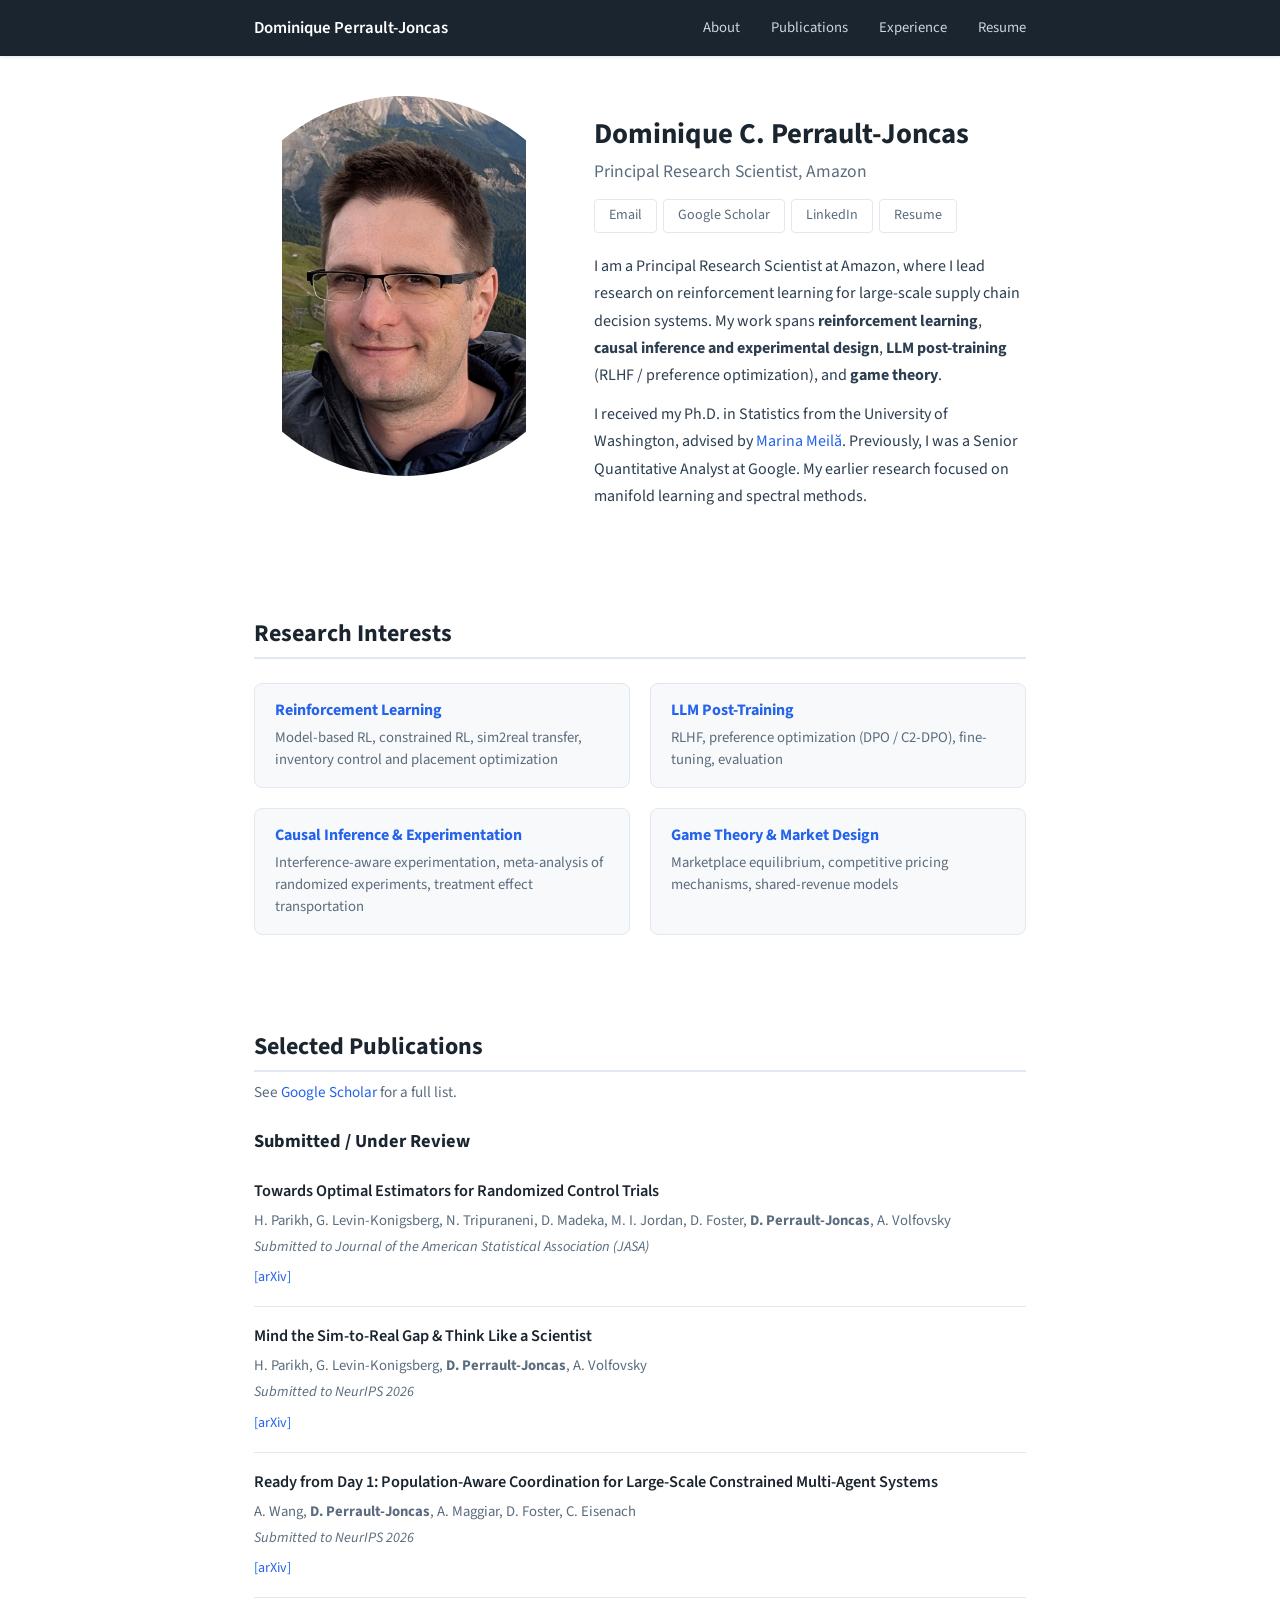
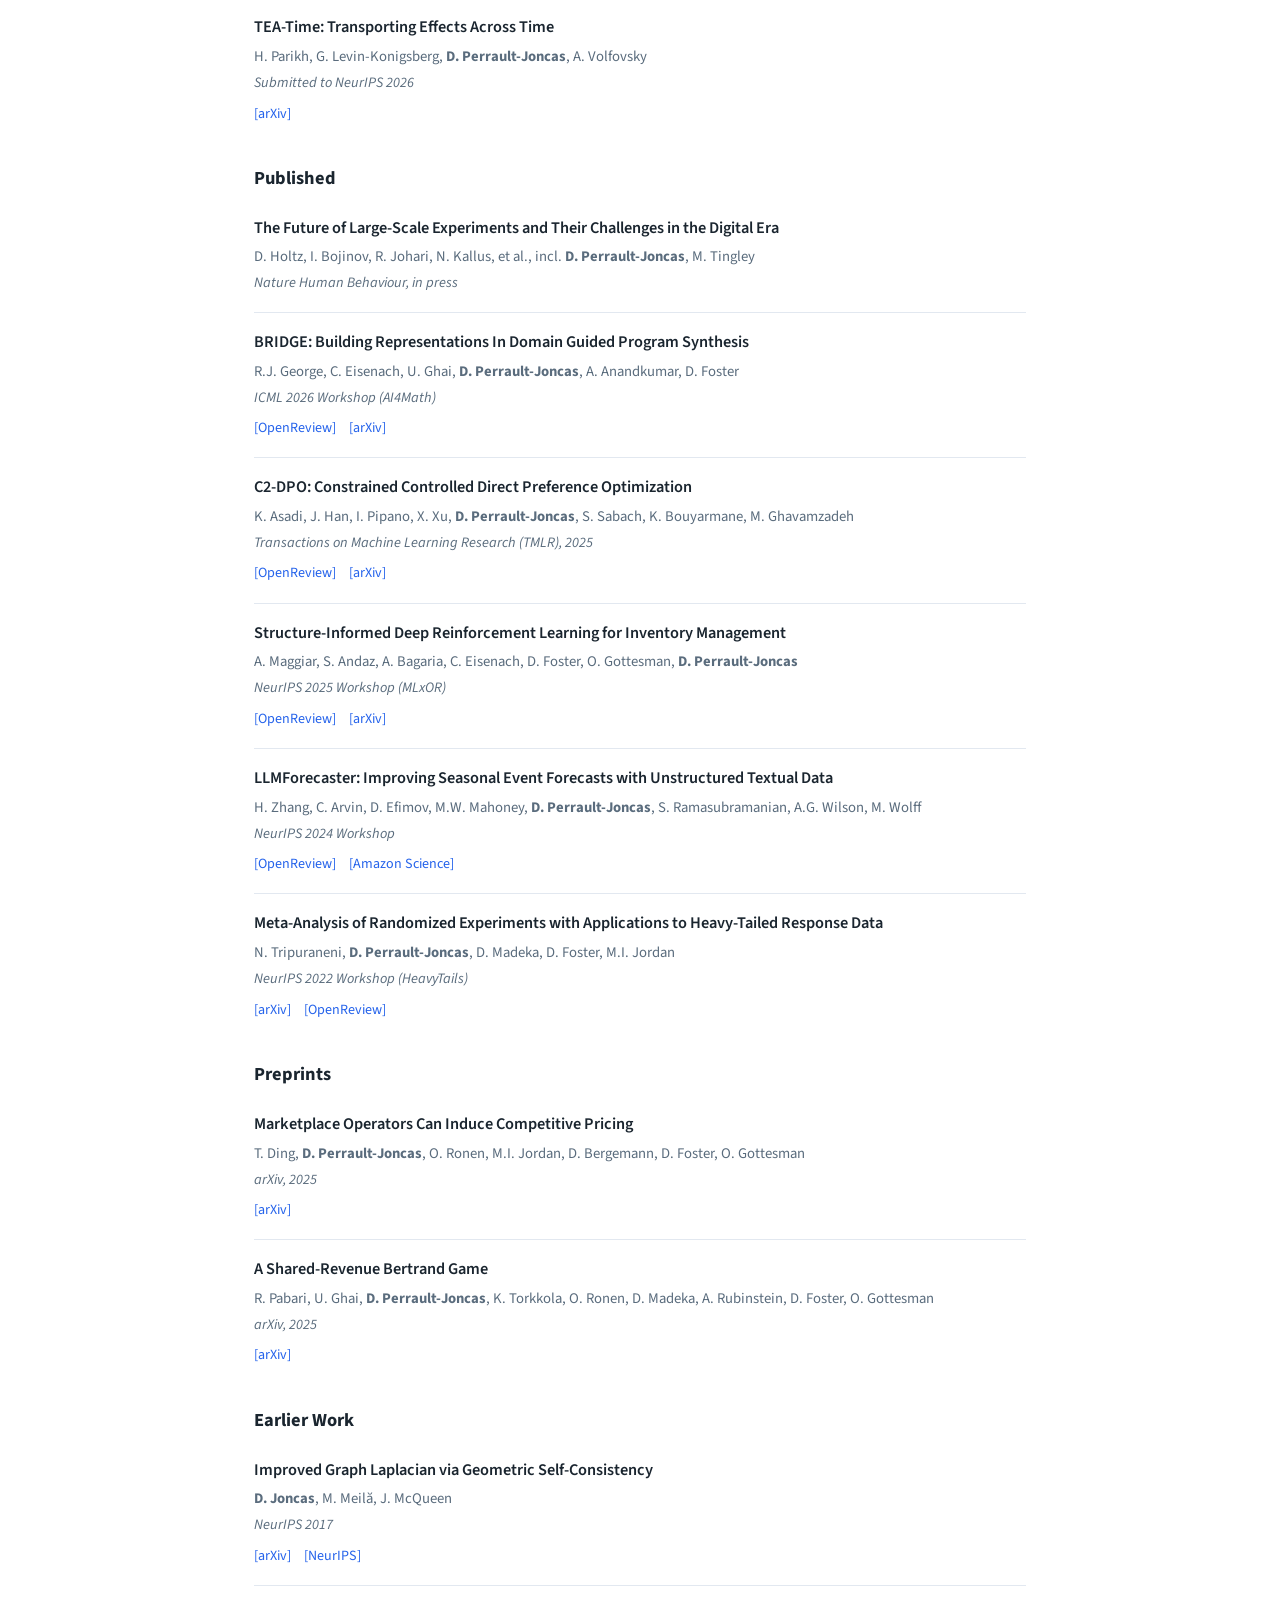
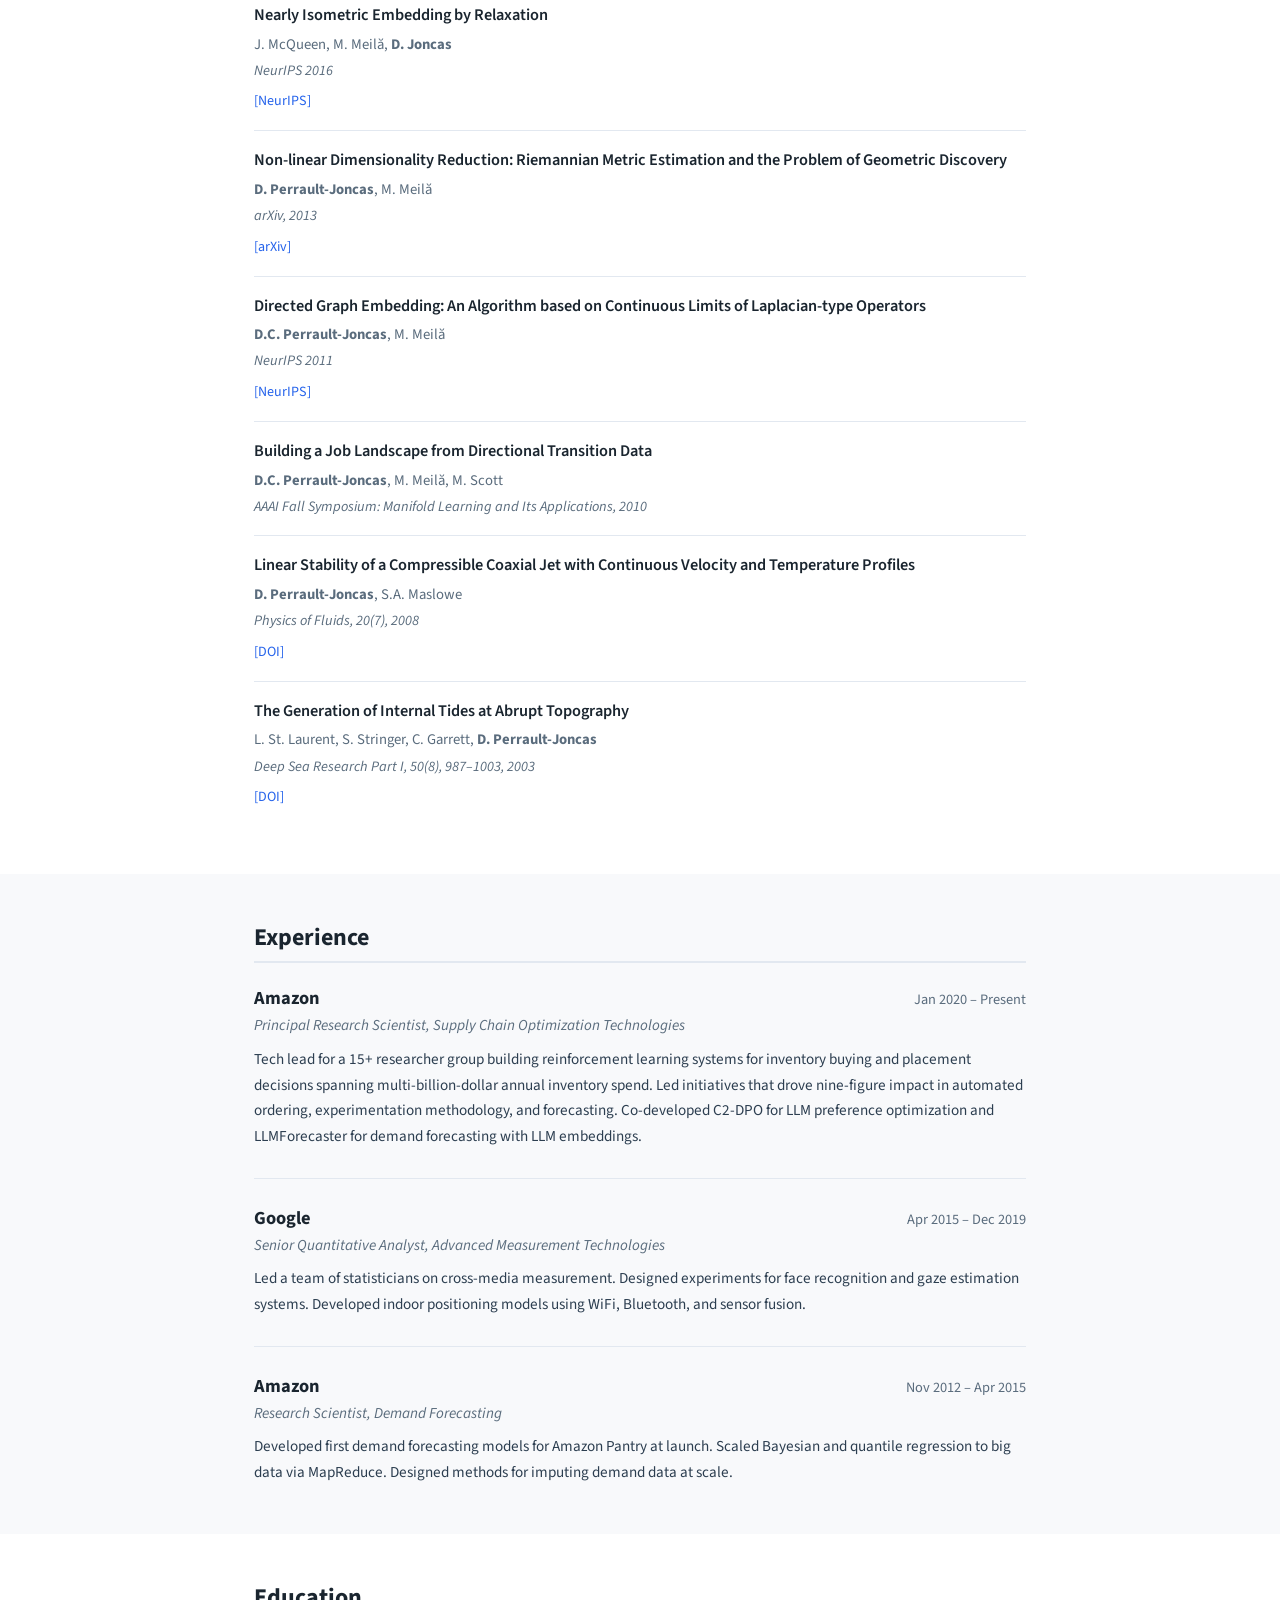
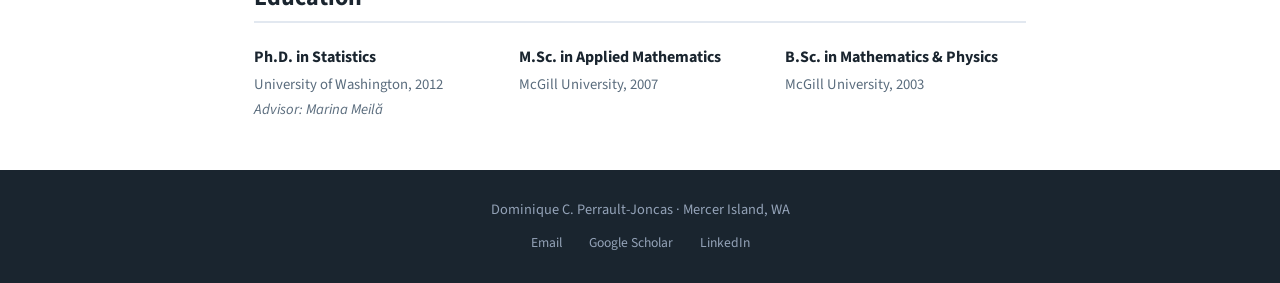
==== index.html @ f1699616 "Add the NHB Perspective (in press) and refresh the resume PDF Listed without a PDF link deliberately" ====
<!DOCTYPE html>
<html lang="en">
<head>
  <meta charset="UTF-8">
  <meta name="viewport" content="width=device-width, initial-scale=1.0">
  <meta name="description" content="Dominique C. Perrault-Joncas — Principal Research Scientist at Amazon. Research in reinforcement learning, causal inference, LLM post-training, and game theory. Ph.D. in Statistics, University of Washington.">
  <meta name="robots" content="index, follow">
  <link rel="canonical" href="https://dcpjoncas.github.io/">
  <title>Dominique C. Perrault-Joncas</title>
  <link rel="stylesheet" href="style.css">
  <link rel="preconnect" href="https://fonts.googleapis.com">
  <link rel="preconnect" href="https://fonts.gstatic.com" crossorigin>
  <link href="https://fonts.googleapis.com/css2?family=Source+Sans+3:ital,wght@0,300;0,400;0,600;0,700;1,400&display=swap" rel="stylesheet">
</head>
<body>

<!-- Navigation -->
<nav>
  <div class="nav-container">
    <a href="#" class="nav-name">Dominique Perrault-Joncas</a>
    <div class="nav-links">
      <a href="#about">About</a>
      <a href="#publications">Publications</a>
      <a href="#experience">Experience</a>
      <a href="Resume2026.pdf" target="_blank">Resume</a>
    </div>
  </div>
</nav>

<!-- Hero / About -->
<section id="about" class="hero">
  <div class="container hero-grid">
    <div class="hero-photo">
      <img src="photo.jpg" alt="Dominique C. Perrault-Joncas">
    </div>
    <div class="hero-text">
      <h1>Dominique C. Perrault-Joncas</h1>
      <p class="subtitle">Principal Research Scientist, Amazon</p>

      <div class="social-links">
        <a href="mailto:dcpjoncas@gmail.com" title="Email">Email</a>
        <a href="https://scholar.google.com/citations?user=rhAsq2EAAAAJ&hl=en" target="_blank" title="Google Scholar">Google Scholar</a>

        <a href="https://www.linkedin.com/in/dcpjoncas/" target="_blank" title="LinkedIn">LinkedIn</a>
        <a href="Resume2026.pdf" target="_blank" title="Resume">Resume</a>
      </div>

      <p>
        I am a Principal Research Scientist at Amazon, where I lead research on reinforcement learning
        for large-scale supply chain decision systems. My work spans <strong>reinforcement learning</strong>,
        <strong>causal inference and experimental design</strong>, <strong>LLM post-training</strong> (RLHF / preference optimization),
        and <strong>game theory</strong>.
      </p>
      <p>
        I received my Ph.D. in Statistics from the University of Washington, advised by
        <a href="https://sites.stat.washington.edu/mmp/" target="_blank">Marina Meil&#259;</a>.
        Previously, I was a Senior Quantitative Analyst at Google. My earlier research focused on
        manifold learning and spectral methods.
      </p>
    </div>
  </div>
</section>

<!-- Research Interests -->
<section id="research" class="section">
  <div class="container">
    <h2>Research Interests</h2>
    <div class="interests-grid">
      <div class="interest">
        <h3>Reinforcement Learning</h3>
        <p>Model-based RL, constrained RL, sim2real transfer, inventory control and placement optimization</p>
      </div>
      <div class="interest">
        <h3>LLM Post-Training</h3>
        <p>RLHF, preference optimization (DPO / C2-DPO), fine-tuning, evaluation</p>
      </div>
      <div class="interest">
        <h3>Causal Inference &amp; Experimentation</h3>
        <p>Interference-aware experimentation, meta-analysis of randomized experiments, treatment effect transportation</p>
      </div>
      <div class="interest">
        <h3>Game Theory &amp; Market Design</h3>
        <p>Marketplace equilibrium, competitive pricing mechanisms, shared-revenue models</p>
      </div>
    </div>
  </div>
</section>


<!-- Publications -->
<section id="publications" class="section">
  <div class="container">
    <h2>Selected Publications</h2>
    <p class="section-note">See <a href="https://scholar.google.com/citations?user=rhAsq2EAAAAJ&hl=en" target="_blank">Google Scholar</a> for a full list.</p>

    <h3>Submitted / Under Review</h3>
    <ol class="pub-list">

      <li class="pub">
        <span class="pub-title">Towards Optimal Estimators for Randomized Control Trials</span>
        <span class="pub-authors">H. Parikh, G. Levin-Konigsberg, N. Tripuraneni, D. Madeka, M. I. Jordan, D. Foster, <strong>D. Perrault-Joncas</strong>, A. Volfovsky</span>
        <span class="pub-venue">Submitted to Journal of the American Statistical Association (JASA)</span>
        <span class="pub-links">
          <a href="https://arxiv.org/abs/2607.23254" target="_blank">[arXiv]</a>
        </span>
      </li>

      <li class="pub">
        <span class="pub-title">Mind the Sim-to-Real Gap &amp; Think Like a Scientist</span>
        <span class="pub-authors">H. Parikh, G. Levin-Konigsberg, <strong>D. Perrault-Joncas</strong>, A. Volfovsky</span>
        <span class="pub-venue">Submitted to NeurIPS 2026</span>
        <span class="pub-links">
          <a href="https://arxiv.org/abs/2605.21458" target="_blank">[arXiv]</a>
        </span>
      </li>

      <li class="pub">
        <span class="pub-title">Ready from Day 1: Population-Aware Coordination for Large-Scale Constrained Multi-Agent Systems</span>
        <span class="pub-authors">A. Wang, <strong>D. Perrault-Joncas</strong>, A. Maggiar, D. Foster, C. Eisenach</span>
        <span class="pub-venue">Submitted to NeurIPS 2026</span>
        <span class="pub-links">
          <a href="https://arxiv.org/abs/2605.13900" target="_blank">[arXiv]</a>
        </span>
      </li>

      <li class="pub">
        <span class="pub-title">TEA-Time: Transporting Effects Across Time</span>
        <span class="pub-authors">H. Parikh, G. Levin-Konigsberg, <strong>D. Perrault-Joncas</strong>, A. Volfovsky</span>
        <span class="pub-venue">Submitted to NeurIPS 2026</span>
        <span class="pub-links">
          <a href="https://arxiv.org/abs/2603.07018" target="_blank">[arXiv]</a>
        </span>
      </li>

    </ol>

    <h3>Published</h3>
    <ol class="pub-list" reversed>

      <li class="pub">
        <span class="pub-title">The Future of Large-Scale Experiments and Their Challenges in the Digital Era</span>
        <span class="pub-authors">D. Holtz, I. Bojinov, R. Johari, N. Kallus, et al., incl. <strong>D. Perrault-Joncas</strong>, M. Tingley</span>
        <span class="pub-venue">Nature Human Behaviour, in press</span>
      </li>

      <li class="pub">
        <span class="pub-title">BRIDGE: Building Representations In Domain Guided Program Synthesis</span>
        <span class="pub-authors">R.J. George, C. Eisenach, U. Ghai, <strong>D. Perrault-Joncas</strong>, A. Anandkumar, D. Foster</span>
        <span class="pub-venue">ICML 2026 Workshop (AI4Math)</span>
        <span class="pub-links">
          <a href="https://openreview.net/forum?id=vn8d5m64Cm" target="_blank">[OpenReview]</a>
          <a href="https://arxiv.org/abs/2511.21104" target="_blank">[arXiv]</a>
        </span>
      </li>

      <li class="pub">
        <span class="pub-title">C2-DPO: Constrained Controlled Direct Preference Optimization</span>
        <span class="pub-authors">K. Asadi, J. Han, I. Pipano, X. Xu, <strong>D. Perrault-Joncas</strong>, S. Sabach, K. Bouyarmane, M. Ghavamzadeh</span>
        <span class="pub-venue">Transactions on Machine Learning Research (TMLR), 2025</span>
        <span class="pub-links">
          <a href="https://openreview.net/forum?id=7h5Ho9t5NL" target="_blank">[OpenReview]</a>
          <a href="https://arxiv.org/abs/2502.17507" target="_blank">[arXiv]</a>
        </span>
      </li>

      <li class="pub">
        <span class="pub-title">Structure-Informed Deep Reinforcement Learning for Inventory Management</span>
        <span class="pub-authors">A. Maggiar, S. Andaz, A. Bagaria, C. Eisenach, D. Foster, O. Gottesman, <strong>D. Perrault-Joncas</strong></span>
        <span class="pub-venue">NeurIPS 2025 Workshop (MLxOR)</span>
        <span class="pub-links">
          <a href="https://openreview.net/forum?id=asKybwTGUt" target="_blank">[OpenReview]</a>
          <a href="https://arxiv.org/abs/2507.22040" target="_blank">[arXiv]</a>
        </span>
      </li>

      <li class="pub">
        <span class="pub-title">LLMForecaster: Improving Seasonal Event Forecasts with Unstructured Textual Data</span>
        <span class="pub-authors">H. Zhang, C. Arvin, D. Efimov, M.W. Mahoney, <strong>D. Perrault-Joncas</strong>, S. Ramasubramanian, A.G. Wilson, M. Wolff</span>
        <span class="pub-venue">NeurIPS 2024 Workshop</span>
        <span class="pub-links">
          <a href="https://openreview.net/forum?id=ABHcRjZegi" target="_blank">[OpenReview]</a>
          <a href="https://www.amazon.science/publications/llmforecaster-improving-seasonal-event-forecasts-with-unstructured-textual-data" target="_blank">[Amazon Science]</a>
        </span>
      </li>

      <li class="pub">
        <span class="pub-title">Meta-Analysis of Randomized Experiments with Applications to Heavy-Tailed Response Data</span>
        <span class="pub-authors">N. Tripuraneni, <strong>D. Perrault-Joncas</strong>, D. Madeka, D. Foster, M.I. Jordan</span>
        <span class="pub-venue">NeurIPS 2022 Workshop (HeavyTails)</span>
        <span class="pub-links">
          <a href="https://arxiv.org/abs/2112.07602" target="_blank">[arXiv]</a>
          <a href="https://openreview.net/forum?id=rWptAXSkIC" target="_blank">[OpenReview]</a>
        </span>
      </li>

    </ol>

    <h3>Preprints</h3>
    <ol class="pub-list">

      <li class="pub">
        <span class="pub-title">Marketplace Operators Can Induce Competitive Pricing</span>
        <span class="pub-authors">T. Ding, <strong>D. Perrault-Joncas</strong>, O. Ronen, M.I. Jordan, D. Bergemann, D. Foster, O. Gottesman</span>
        <span class="pub-venue">arXiv, 2025</span>
        <span class="pub-links">
          <a href="https://arxiv.org/abs/2503.06582" target="_blank">[arXiv]</a>
        </span>
      </li>

      <li class="pub">
        <span class="pub-title">A Shared-Revenue Bertrand Game</span>
        <span class="pub-authors">R. Pabari, U. Ghai, <strong>D. Perrault-Joncas</strong>, K. Torkkola, O. Ronen, D. Madeka, A. Rubinstein, D. Foster, O. Gottesman</span>
        <span class="pub-venue">arXiv, 2025</span>
        <span class="pub-links">
          <a href="https://arxiv.org/abs/2502.07952" target="_blank">[arXiv]</a>
        </span>
      </li>

    </ol>

    <h3>Earlier Work</h3>
    <ol class="pub-list" reversed>

      <li class="pub">
        <span class="pub-title">Improved Graph Laplacian via Geometric Self-Consistency</span>
        <span class="pub-authors"><strong>D. Joncas</strong>, M. Meil&#259;, J. McQueen</span>
        <span class="pub-venue">NeurIPS 2017</span>
        <span class="pub-links">
          <a href="https://arxiv.org/abs/1406.0118" target="_blank">[arXiv]</a>
          <a href="https://proceedings.neurips.cc/paper/2017/hash/2d2ca7eedf739ef4c3800713ec482e1a-Abstract.html" target="_blank">[NeurIPS]</a>
        </span>
      </li>

      <li class="pub">
        <span class="pub-title">Nearly Isometric Embedding by Relaxation</span>
        <span class="pub-authors">J. McQueen, M. Meil&#259;, <strong>D. Joncas</strong></span>
        <span class="pub-venue">NeurIPS 2016</span>
        <span class="pub-links">
          <a href="https://proceedings.neurips.cc/paper/2016/hash/ea8fcd92d59581717e06eb187f10666d-Abstract.html" target="_blank">[NeurIPS]</a>
        </span>
      </li>

      <li class="pub">
        <span class="pub-title">Non-linear Dimensionality Reduction: Riemannian Metric Estimation and the Problem of Geometric Discovery</span>
        <span class="pub-authors"><strong>D. Perrault-Joncas</strong>, M. Meil&#259;</span>
        <span class="pub-venue">arXiv, 2013</span>
        <span class="pub-links">
          <a href="https://arxiv.org/abs/1305.7255" target="_blank">[arXiv]</a>
        </span>
      </li>

      <li class="pub">
        <span class="pub-title">Directed Graph Embedding: An Algorithm based on Continuous Limits of Laplacian-type Operators</span>
        <span class="pub-authors"><strong>D.C. Perrault-Joncas</strong>, M. Meil&#259;</span>
        <span class="pub-venue">NeurIPS 2011</span>
        <span class="pub-links">
          <a href="https://proceedings.neurips.cc/paper/2011/hash/2987d03b2d2b05e1de4c3656eea1aff4-Abstract.html" target="_blank">[NeurIPS]</a>
        </span>
      </li>

      <li class="pub">
        <span class="pub-title">Building a Job Landscape from Directional Transition Data</span>
        <span class="pub-authors"><strong>D.C. Perrault-Joncas</strong>, M. Meil&#259;, M. Scott</span>
        <span class="pub-venue">AAAI Fall Symposium: Manifold Learning and Its Applications, 2010</span>
      </li>

      <li class="pub">
        <span class="pub-title">Linear Stability of a Compressible Coaxial Jet with Continuous Velocity and Temperature Profiles</span>
        <span class="pub-authors"><strong>D. Perrault-Joncas</strong>, S.A. Maslowe</span>
        <span class="pub-venue">Physics of Fluids, 20(7), 2008</span>
        <span class="pub-links">
          <a href="https://doi.org/10.1063/1.2946443" target="_blank">[DOI]</a>
        </span>
      </li>

      <li class="pub">
        <span class="pub-title">The Generation of Internal Tides at Abrupt Topography</span>
        <span class="pub-authors">L. St. Laurent, S. Stringer, C. Garrett, <strong>D. Perrault-Joncas</strong></span>
        <span class="pub-venue">Deep Sea Research Part I, 50(8), 987&ndash;1003, 2003</span>
        <span class="pub-links">
          <a href="https://doi.org/10.1016/s0967-0637(03)00096-7" target="_blank">[DOI]</a>
        </span>
      </li>

    </ol>
  </div>
</section>

<!-- Experience -->
<section id="experience" class="section alt-bg">
  <div class="container">
    <h2>Experience</h2>

    <div class="exp-item">
      <div class="exp-header">
        <h3>Amazon</h3>
        <span class="exp-date">Jan 2020 &ndash; Present</span>
      </div>
      <p class="exp-role">Principal Research Scientist, Supply Chain Optimization Technologies</p>
      <p>
        Tech lead for a 15+ researcher group building reinforcement learning systems for inventory
        buying and placement decisions spanning multi-billion-dollar annual inventory spend. Led initiatives
        that drove nine-figure impact in automated ordering, experimentation methodology, and forecasting.
        Co-developed C2-DPO for LLM preference optimization and LLMForecaster for demand forecasting with LLM embeddings.
      </p>
    </div>

    <div class="exp-item">
      <div class="exp-header">
        <h3>Google</h3>
        <span class="exp-date">Apr 2015 &ndash; Dec 2019</span>
      </div>
      <p class="exp-role">Senior Quantitative Analyst, Advanced Measurement Technologies</p>
      <p>
        Led a team of statisticians on cross-media measurement. Designed experiments for face recognition
        and gaze estimation systems. Developed indoor positioning models using WiFi, Bluetooth, and sensor fusion.
      </p>
    </div>

    <div class="exp-item">
      <div class="exp-header">
        <h3>Amazon</h3>
        <span class="exp-date">Nov 2012 &ndash; Apr 2015</span>
      </div>
      <p class="exp-role">Research Scientist, Demand Forecasting</p>
      <p>
        Developed first demand forecasting models for Amazon Pantry at launch. Scaled Bayesian and quantile
        regression to big data via MapReduce. Designed methods for imputing demand data at scale.
      </p>
    </div>
  </div>
</section>

<!-- Education -->
<section id="education" class="section">
  <div class="container">
    <h2>Education</h2>
    <div class="edu-grid">
      <div class="edu-item">
        <h3>Ph.D. in Statistics</h3>
        <p>University of Washington, 2012</p>
        <p class="edu-detail">Advisor: Marina Meil&#259;</p>
      </div>
      <div class="edu-item">
        <h3>M.Sc. in Applied Mathematics</h3>
        <p>McGill University, 2007</p>
      </div>
      <div class="edu-item">
        <h3>B.Sc. in Mathematics &amp; Physics</h3>
        <p>McGill University, 2003</p>
      </div>
    </div>
  </div>
</section>

<!-- Footer -->
<footer>
  <div class="container">
    <p>Dominique C. Perrault-Joncas &middot; Mercer Island, WA</p>
    <div class="footer-links">
      <a href="mailto:dcpjoncas@gmail.com">Email</a>
      <a href="https://scholar.google.com/citations?user=rhAsq2EAAAAJ&hl=en" target="_blank">Google Scholar</a>

      <a href="https://www.linkedin.com/in/dcpjoncas/" target="_blank">LinkedIn</a>
    </div>
  </div>
</footer>

</body>
</html>
---- style.css ----
/* ===== Reset & Base ===== */
*, *::before, *::after {
  box-sizing: border-box;
  margin: 0;
  padding: 0;
}

:root {
  --color-text: #2c3e50;
  --color-text-light: #5a6c7d;
  --color-heading: #1a252f;
  --color-accent: #2563eb;
  --color-accent-hover: #1d4ed8;
  --color-bg: #ffffff;
  --color-bg-alt: #f8f9fb;
  --color-border: #e2e8f0;
  --color-nav: #1a252f;
  --max-width: 820px;
  --font-main: 'Source Sans 3', -apple-system, BlinkMacSystemFont, 'Segoe UI', sans-serif;
}

html {
  scroll-behavior: smooth;
}

body {
  font-family: var(--font-main);
  font-size: 16px;
  line-height: 1.7;
  color: var(--color-text);
  background: var(--color-bg);
}

a {
  color: var(--color-accent);
  text-decoration: none;
}
a:hover {
  color: var(--color-accent-hover);
  text-decoration: underline;
}

h1, h2, h3 {
  color: var(--color-heading);
  line-height: 1.3;
}

.container {
  max-width: var(--max-width);
  margin: 0 auto;
  padding: 0 24px;
}

/* ===== Navigation ===== */
nav {
  background: var(--color-nav);
  position: sticky;
  top: 0;
  z-index: 100;
  box-shadow: 0 1px 3px rgba(0,0,0,0.1);
}

.nav-container {
  max-width: var(--max-width);
  margin: 0 auto;
  padding: 0 24px;
  display: flex;
  justify-content: space-between;
  align-items: center;
  height: 56px;
}

.nav-name {
  color: #ffffff;
  font-weight: 600;
  font-size: 1.05rem;
  text-decoration: none;
}
.nav-name:hover {
  color: #e2e8f0;
  text-decoration: none;
}

.nav-links a {
  color: #cbd5e1;
  font-size: 0.92rem;
  margin-left: 28px;
  text-decoration: none;
  transition: color 0.2s;
}
.nav-links a:hover {
  color: #ffffff;
  text-decoration: none;
}

/* ===== Hero / About ===== */
.hero {
  padding: 60px 0 48px;
}

.hero-grid {
  display: grid;
  grid-template-columns: 300px 1fr;
  gap: 40px;
  align-items: start;
}

.hero-photo {
  width: 380px;
  height: 380px;
  margin-left: -40px;
  margin-top: -20px;
  border-radius: 50%;
  overflow: hidden;
  display: flex;
  align-items: center;
  justify-content: center;
}

.hero-photo img {
  width: 100%;
  height: 100%;
  object-fit: contain;
  display: block;
}

.hero-text h1 {
  font-size: 1.8rem;
  margin-bottom: 4px;
}

.subtitle {
  font-size: 1.1rem;
  color: var(--color-text-light);
  margin-bottom: 12px;
}

.social-links {
  margin-bottom: 20px;
  display: flex;
  flex-wrap: wrap;
  gap: 6px;
}

.social-links a {
  display: inline-block;
  padding: 4px 14px;
  border: 1px solid var(--color-border);
  border-radius: 4px;
  font-size: 0.88rem;
  color: var(--color-text-light);
  transition: all 0.2s;
}
.social-links a:hover {
  color: var(--color-accent);
  border-color: var(--color-accent);
  text-decoration: none;
}

.hero-text p {
  margin-bottom: 12px;
}

/* ===== Sections ===== */
.section {
  padding: 48px 0;
}

.alt-bg {
  background: var(--color-bg-alt);
}

.section h2 {
  font-size: 1.5rem;
  margin-bottom: 24px;
  padding-bottom: 8px;
  border-bottom: 2px solid var(--color-border);
}

.section h3 {
  font-size: 1.15rem;
  margin-top: 24px;
  margin-bottom: 8px;
}

.section-note {
  margin-top: -16px;
  margin-bottom: 24px;
  color: var(--color-text-light);
  font-size: 0.95rem;
}

/* ===== Research Interests ===== */
.interests-grid {
  display: grid;
  grid-template-columns: 1fr 1fr;
  gap: 20px;
}

.interest {
  padding: 16px 20px;
  background: var(--color-bg-alt);
  border-radius: 8px;
  border: 1px solid var(--color-border);
}

.interest h3 {
  font-size: 1rem;
  margin: 0 0 6px 0;
  color: var(--color-accent);
}

.interest p {
  font-size: 0.92rem;
  color: var(--color-text-light);
  margin: 0;
  line-height: 1.5;
}

/* ===== News ===== */
.news-list {
  list-style: none;
}

.news-list li {
  display: grid;
  grid-template-columns: 90px 1fr;
  gap: 12px;
  padding: 10px 0;
  border-bottom: 1px solid var(--color-border);
  font-size: 0.95rem;
}

.news-list li:last-child {
  border-bottom: none;
}

.date {
  font-weight: 600;
  color: var(--color-text-light);
  font-size: 0.88rem;
}

/* ===== Publications ===== */
.pub-list {
  list-style: none;
  counter-reset: pub-counter;
}

.pub-list li {
  counter-increment: pub-counter;
}

.pub {
  display: flex;
  flex-direction: column;
  padding: 16px 0;
  border-bottom: 1px solid var(--color-border);
}

.pub:last-child {
  border-bottom: none;
}

.pub-title {
  font-weight: 600;
  font-size: 1.02rem;
  color: var(--color-heading);
}

.pub-authors {
  font-size: 0.92rem;
  color: var(--color-text-light);
  margin-top: 2px;
}

.pub-venue {
  font-size: 0.9rem;
  font-style: italic;
  color: var(--color-text-light);
  margin-top: 2px;
}

.pub-links {
  margin-top: 4px;
}

.pub-links a {
  font-size: 0.88rem;
  margin-right: 10px;
}

.pub-list-simple {
  list-style: disc;
  padding-left: 20px;
  color: var(--color-text-light);
  font-size: 0.95rem;
}

.pub-list-simple li {
  margin-bottom: 4px;
}

/* ===== Experience ===== */
.exp-item {
  margin-bottom: 28px;
  padding-bottom: 28px;
  border-bottom: 1px solid var(--color-border);
}

.exp-item:last-child {
  border-bottom: none;
  margin-bottom: 0;
  padding-bottom: 0;
}

.exp-header {
  display: flex;
  justify-content: space-between;
  align-items: baseline;
}

.exp-header h3 {
  margin: 0;
  font-size: 1.15rem;
}

.exp-date {
  font-size: 0.9rem;
  color: var(--color-text-light);
  white-space: nowrap;
}

.exp-role {
  font-style: italic;
  color: var(--color-text-light);
  margin-bottom: 8px;
  font-size: 0.95rem;
}

.exp-item > p:last-child {
  font-size: 0.95rem;
}

/* ===== Education ===== */
.edu-grid {
  display: grid;
  grid-template-columns: 1fr 1fr 1fr;
  gap: 24px;
}

.edu-item h3 {
  font-size: 1rem;
  margin: 0 0 4px 0;
}

.edu-item p {
  font-size: 0.92rem;
  color: var(--color-text-light);
  margin: 0;
}

.edu-detail {
  font-style: italic;
}

/* ===== Footer ===== */
footer {
  background: var(--color-nav);
  color: #94a3b8;
  padding: 28px 0;
  text-align: center;
  font-size: 0.9rem;
}

.footer-links {
  margin-top: 8px;
}

.footer-links a {
  color: #94a3b8;
  margin: 0 12px;
  font-size: 0.85rem;
}
.footer-links a:hover {
  color: #e2e8f0;
  text-decoration: none;
}

/* ===== Responsive ===== */
@media (max-width: 700px) {
  .hero-grid {
    grid-template-columns: 1fr;
    text-align: center;
  }

  .hero-photo {
    display: flex;
    justify-content: center;
  }

  .hero-photo {
    width: 200px;
    height: 200px;
  }

  .hero-photo img {
    width: 100%;
    height: 100%;
  }

  .social-links {
    justify-content: center;
  }

  .interests-grid {
    grid-template-columns: 1fr;
  }

  .edu-grid {
    grid-template-columns: 1fr;
  }

  .exp-header {
    flex-direction: column;
  }

  .nav-container {
    flex-direction: column;
    height: auto;
    padding: 12px 24px;
    gap: 8px;
  }

  .nav-links a {
    margin-left: 16px;
  }

  .nav-links a:first-child {
    margin-left: 0;
  }
}

/* Hide News section (removed) */
#news { display: none !important; }
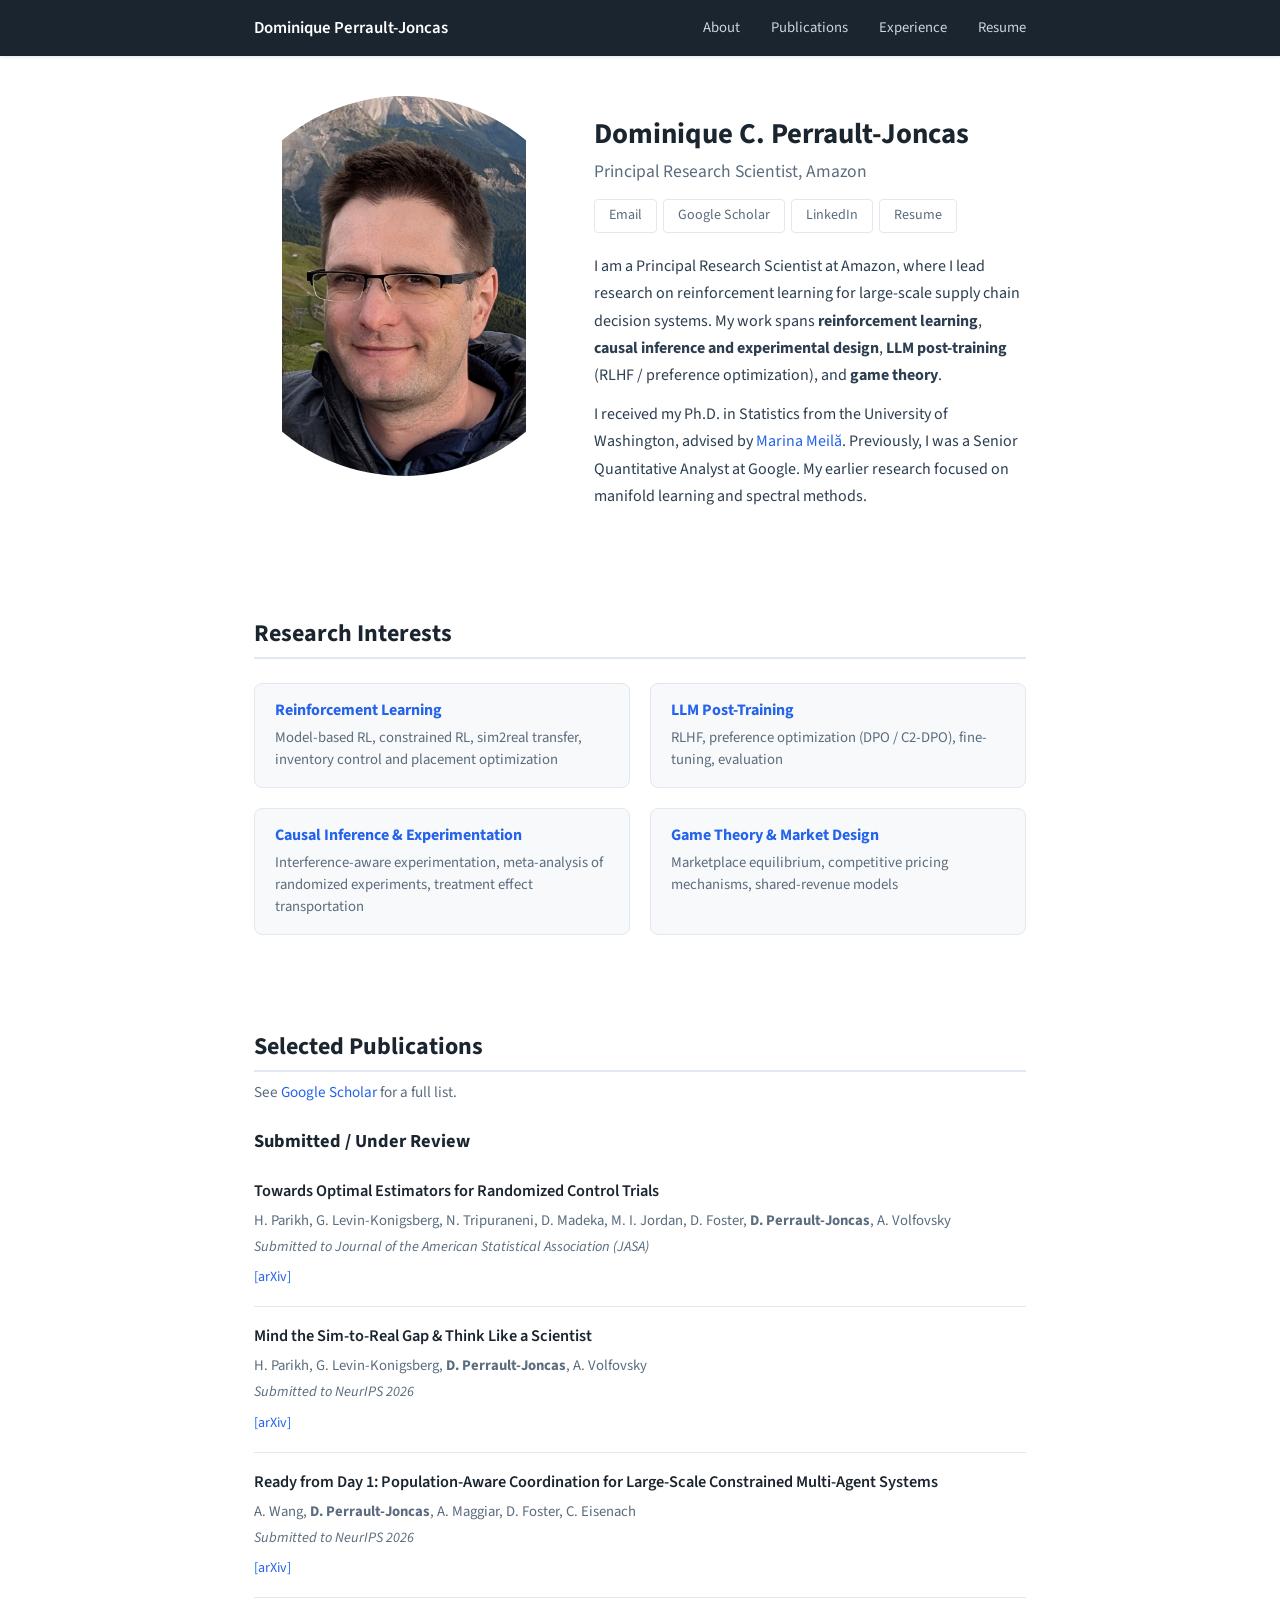
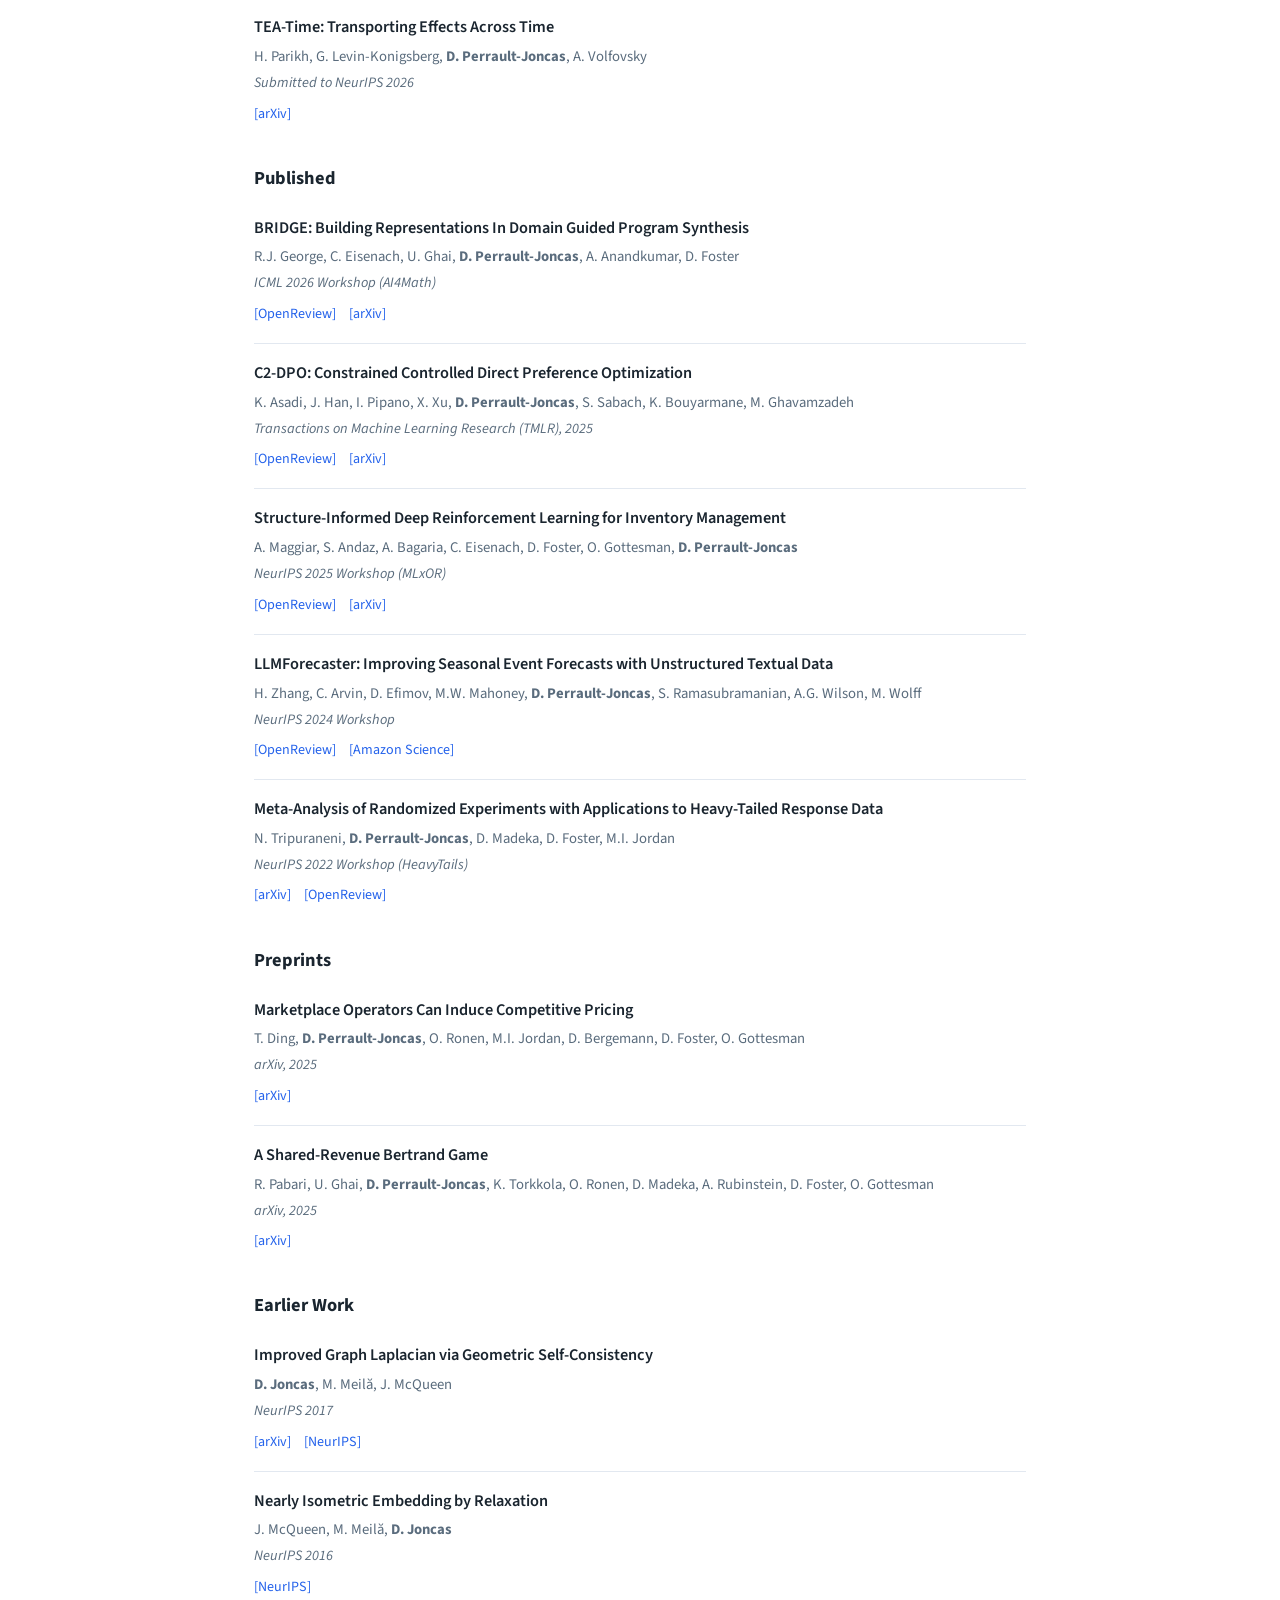
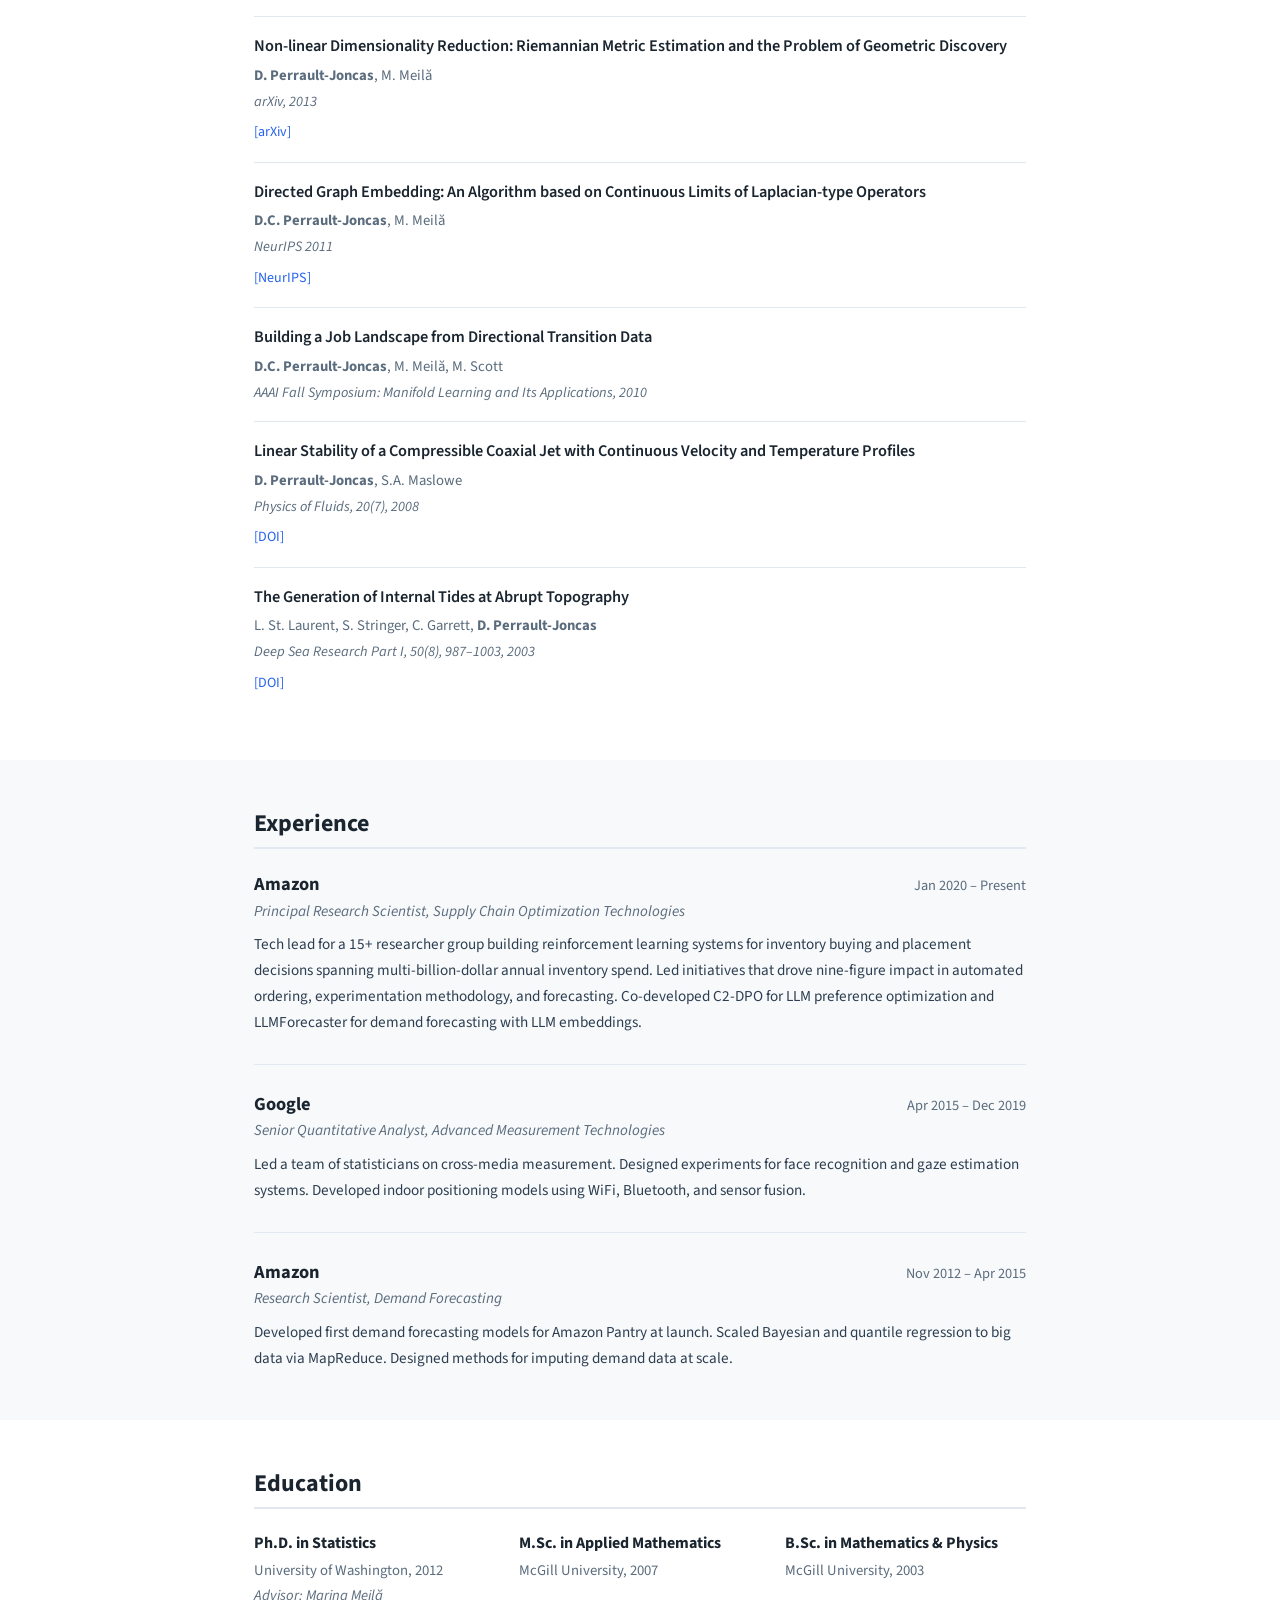
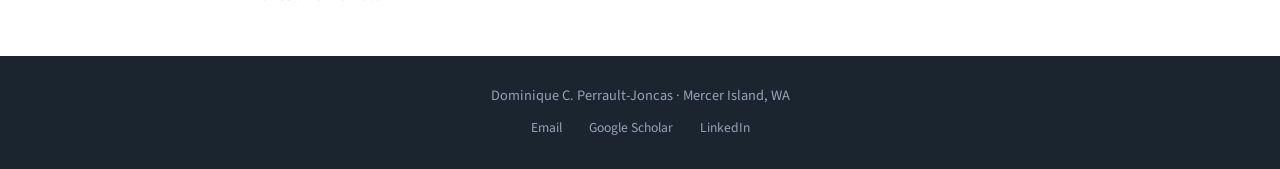
==== commit 018d0e6f: "Revert "Add the NHB Perspective (in press) and refresh the resume PDF" This reverts commit f16996166" ====
--- a/index.html
+++ b/index.html
@@ -138,12 +138,6 @@
     <ol class="pub-list" reversed>
 
       <li class="pub">
-        <span class="pub-title">The Future of Large-Scale Experiments and Their Challenges in the Digital Era</span>
-        <span class="pub-authors">D. Holtz, I. Bojinov, R. Johari, N. Kallus, et al., incl. <strong>D. Perrault-Joncas</strong>, M. Tingley</span>
-        <span class="pub-venue">Nature Human Behaviour, in press</span>
-      </li>
-
-      <li class="pub">
         <span class="pub-title">BRIDGE: Building Representations In Domain Guided Program Synthesis</span>
         <span class="pub-authors">R.J. George, C. Eisenach, U. Ghai, <strong>D. Perrault-Joncas</strong>, A. Anandkumar, D. Foster</span>
         <span class="pub-venue">ICML 2026 Workshop (AI4Math)</span>
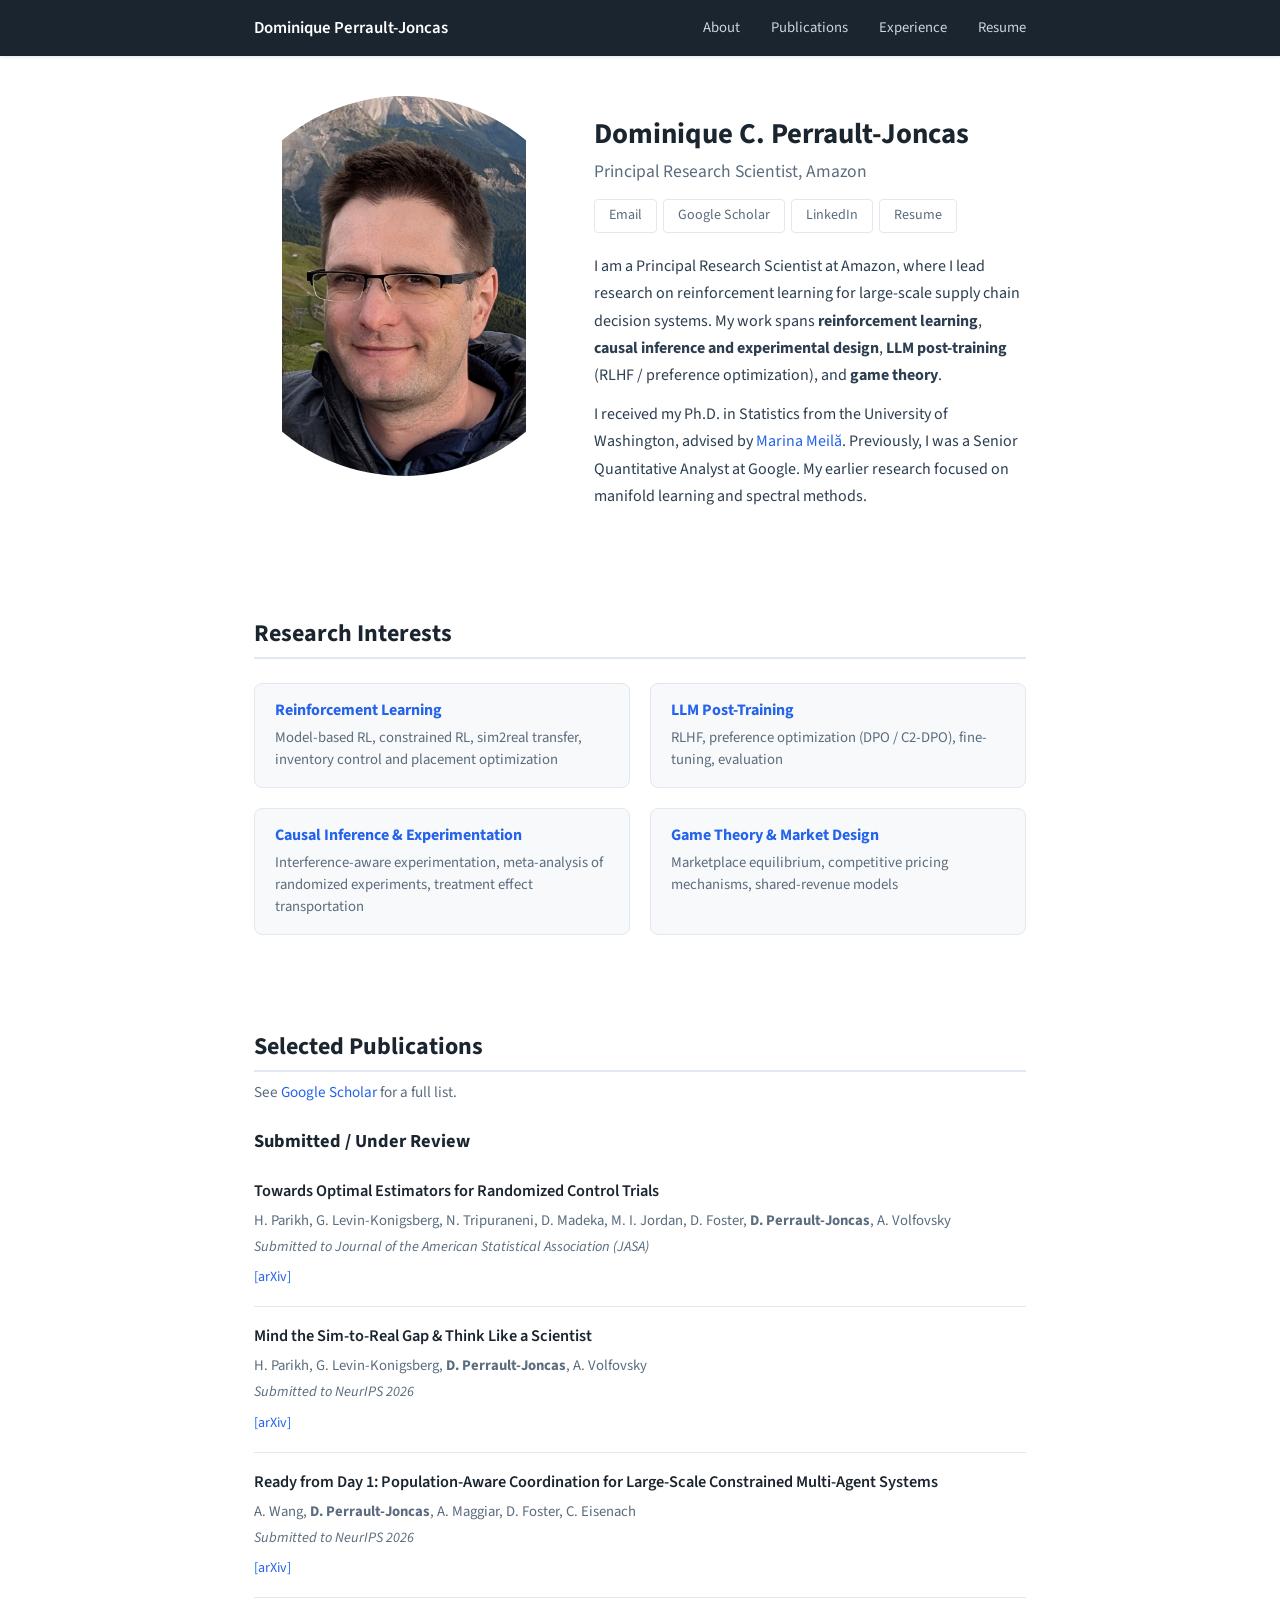
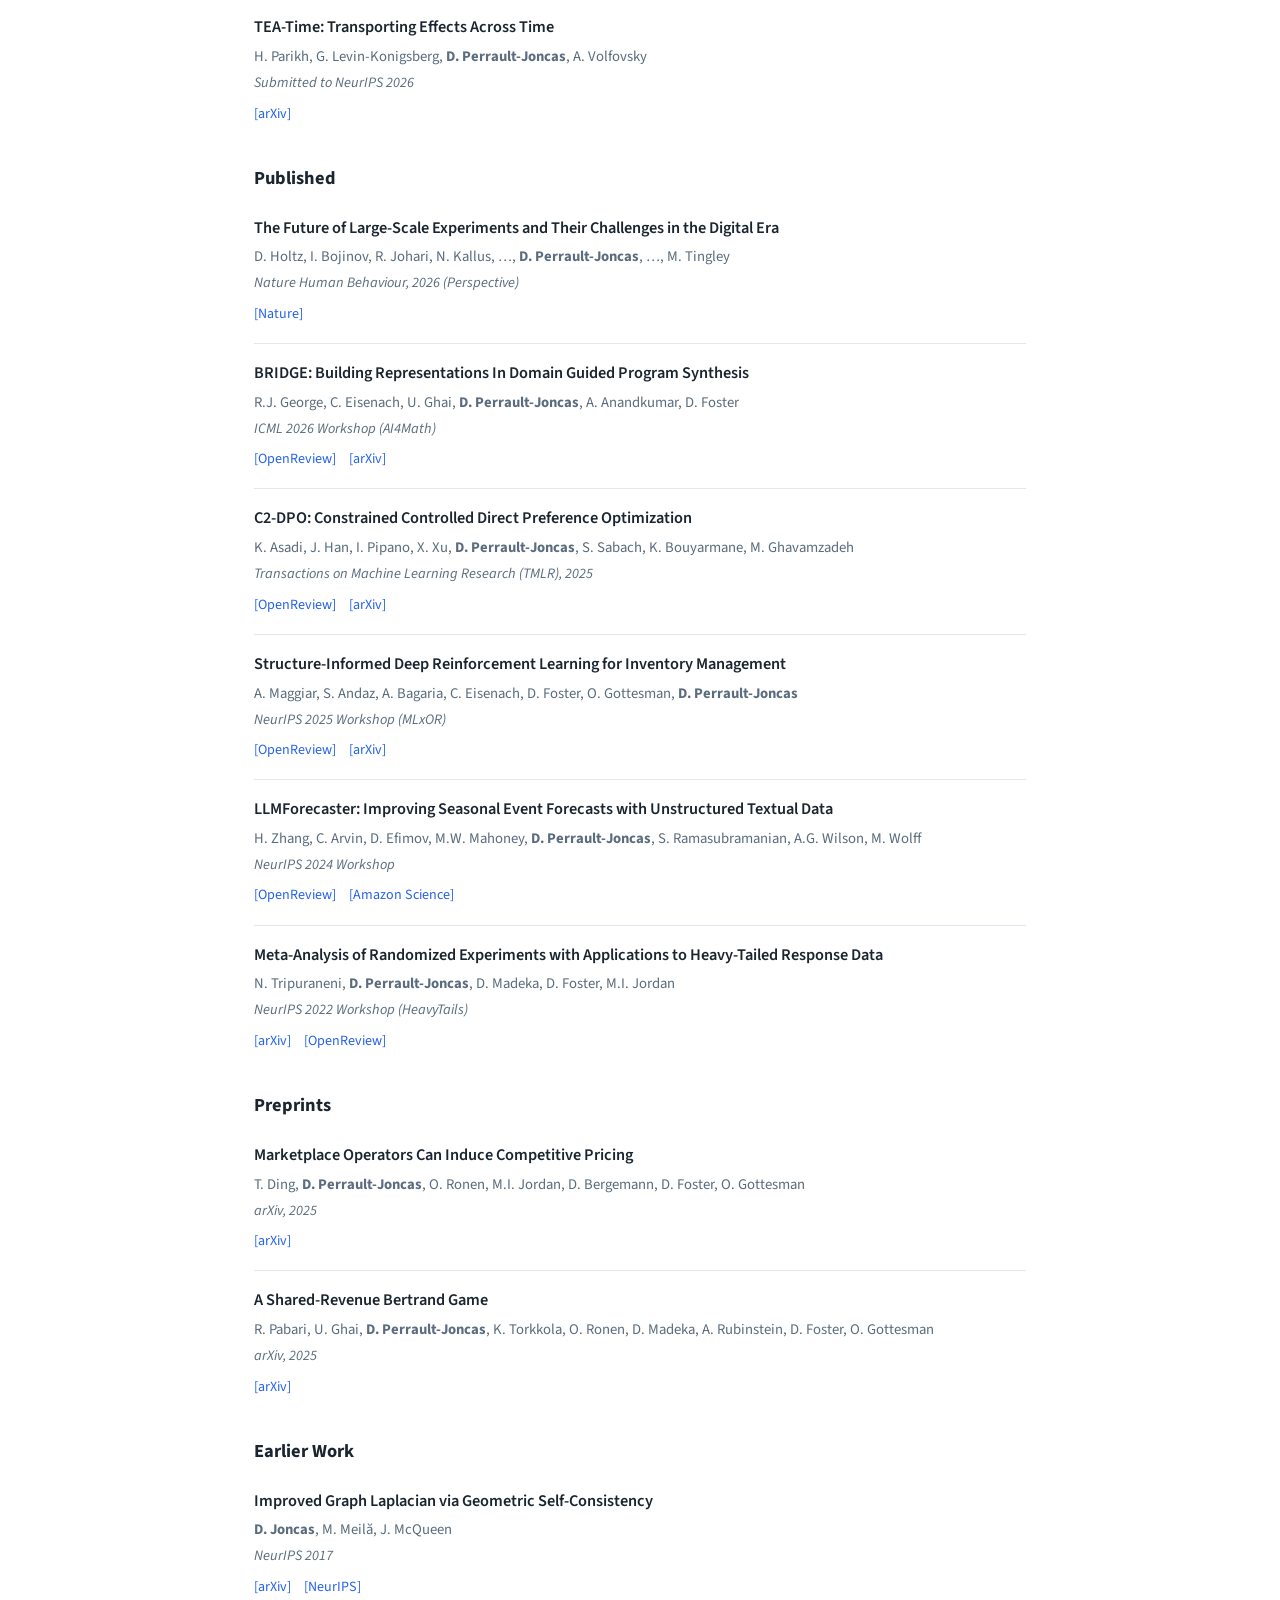
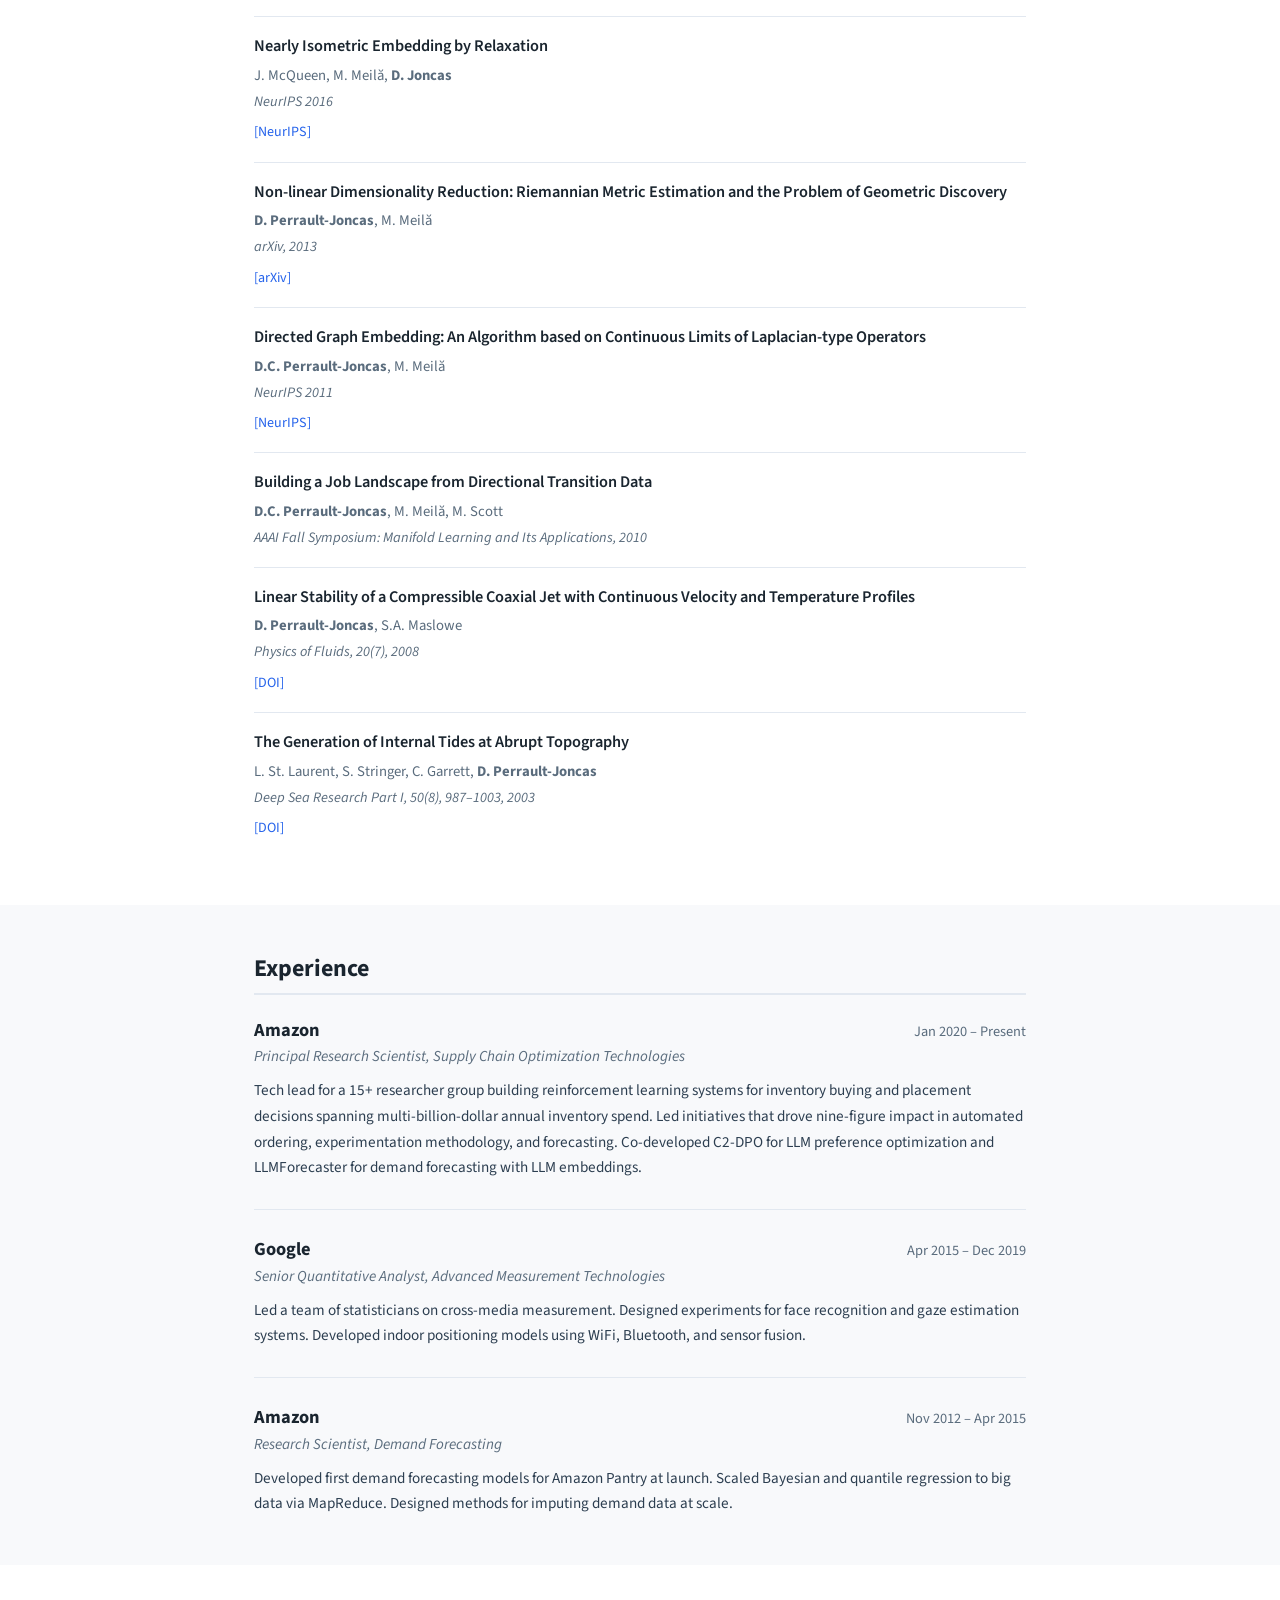
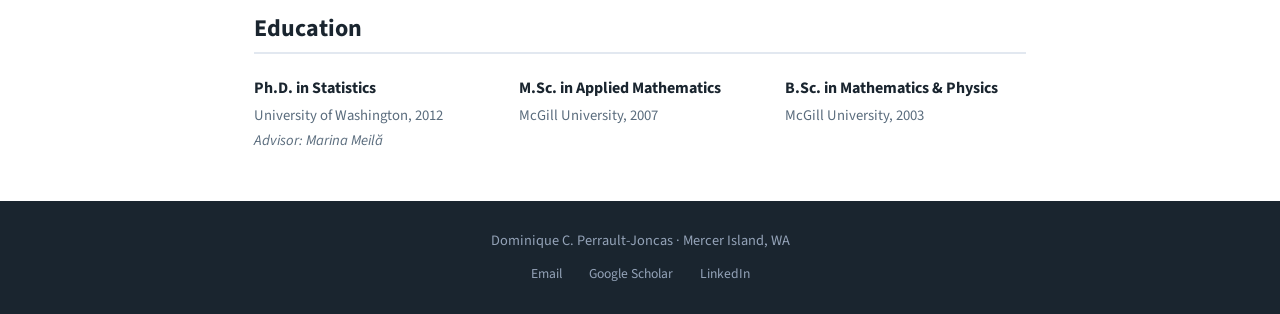
==== commit b9bda44d: "Add Nature Human Behaviour Perspective to Published" ====
--- a/index.html
+++ b/index.html
@@ -138,6 +138,15 @@
     <ol class="pub-list" reversed>
 
       <li class="pub">
+        <span class="pub-title">The Future of Large-Scale Experiments and Their Challenges in the Digital Era</span>
+        <span class="pub-authors">D. Holtz, I. Bojinov, R. Johari, N. Kallus, &hellip;, <strong>D. Perrault-Joncas</strong>, &hellip;, M. Tingley</span>
+        <span class="pub-venue">Nature Human Behaviour, 2026 (Perspective)</span>
+        <span class="pub-links">
+          <a href="https://doi.org/10.1038/s41562-026-02582-6" target="_blank">[Nature]</a>
+        </span>
+      </li>
+
+      <li class="pub">
         <span class="pub-title">BRIDGE: Building Representations In Domain Guided Program Synthesis</span>
         <span class="pub-authors">R.J. George, C. Eisenach, U. Ghai, <strong>D. Perrault-Joncas</strong>, A. Anandkumar, D. Foster</span>
         <span class="pub-venue">ICML 2026 Workshop (AI4Math)</span>
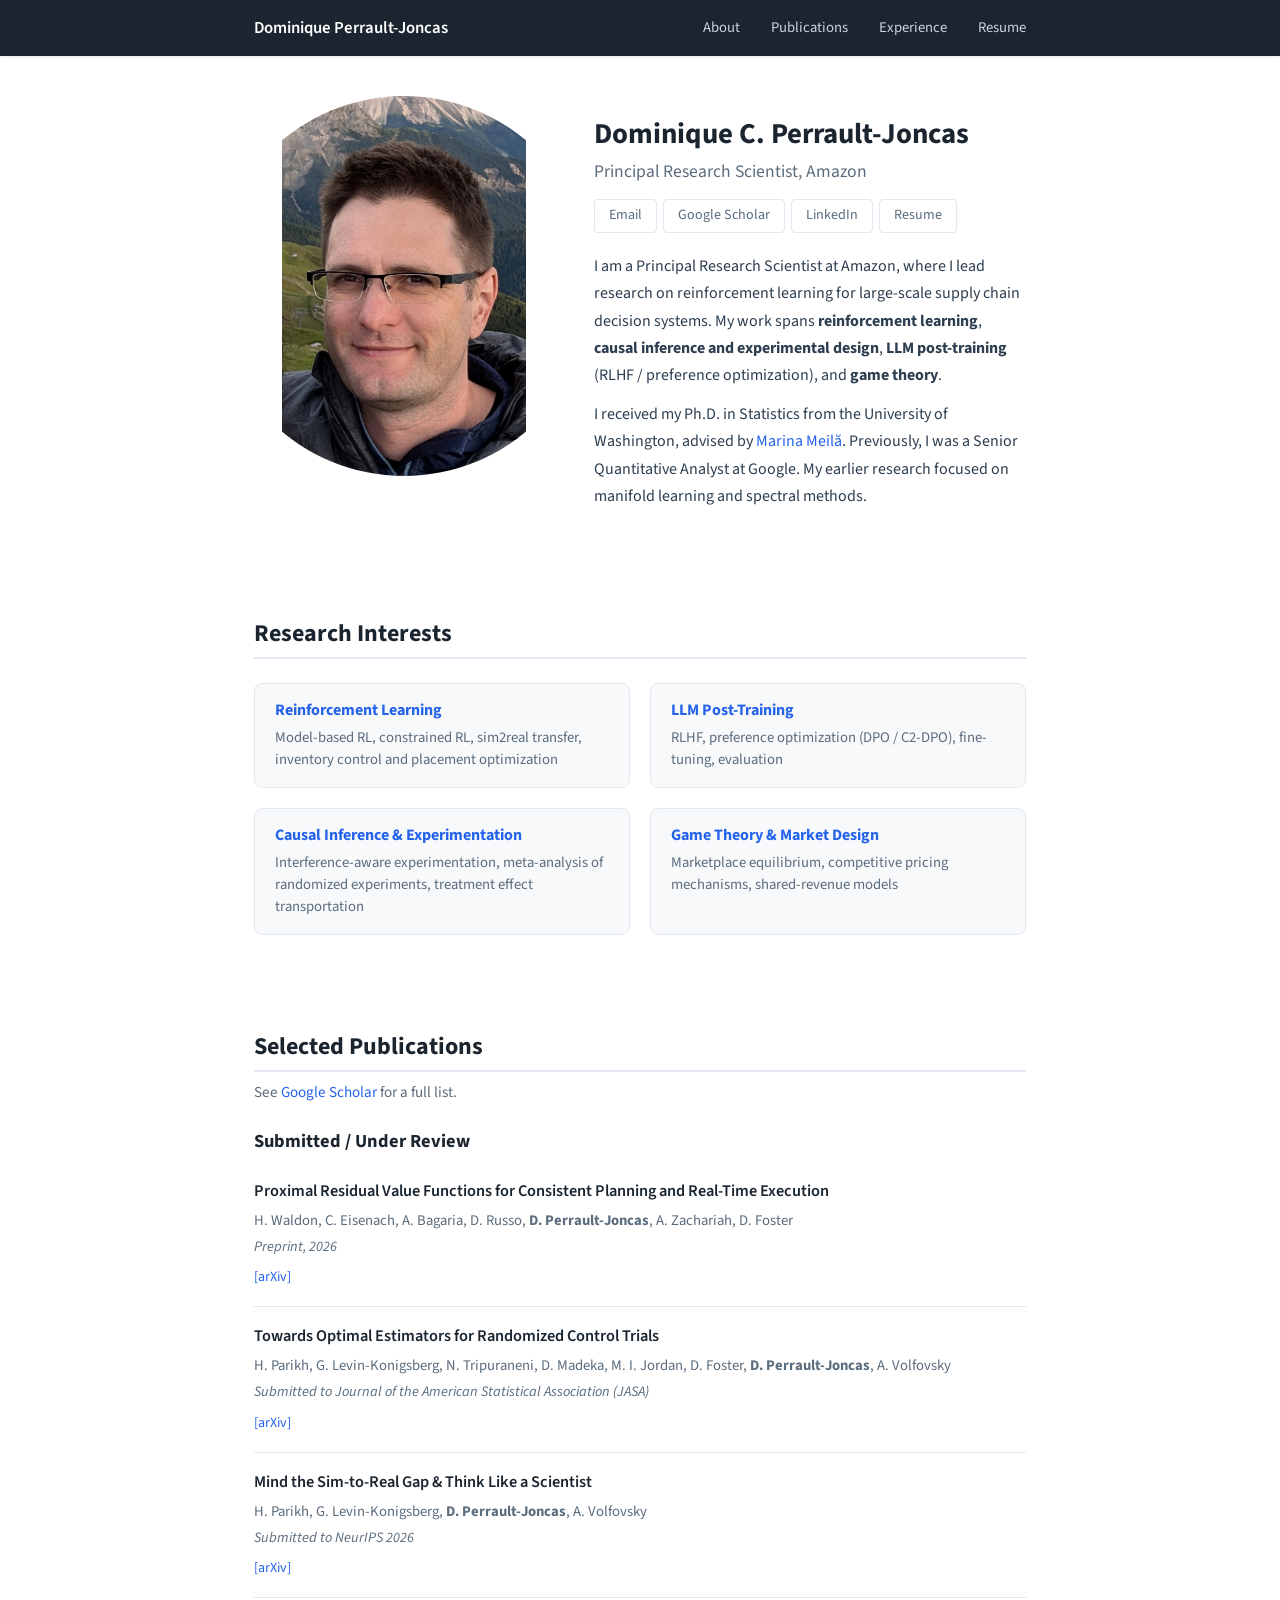
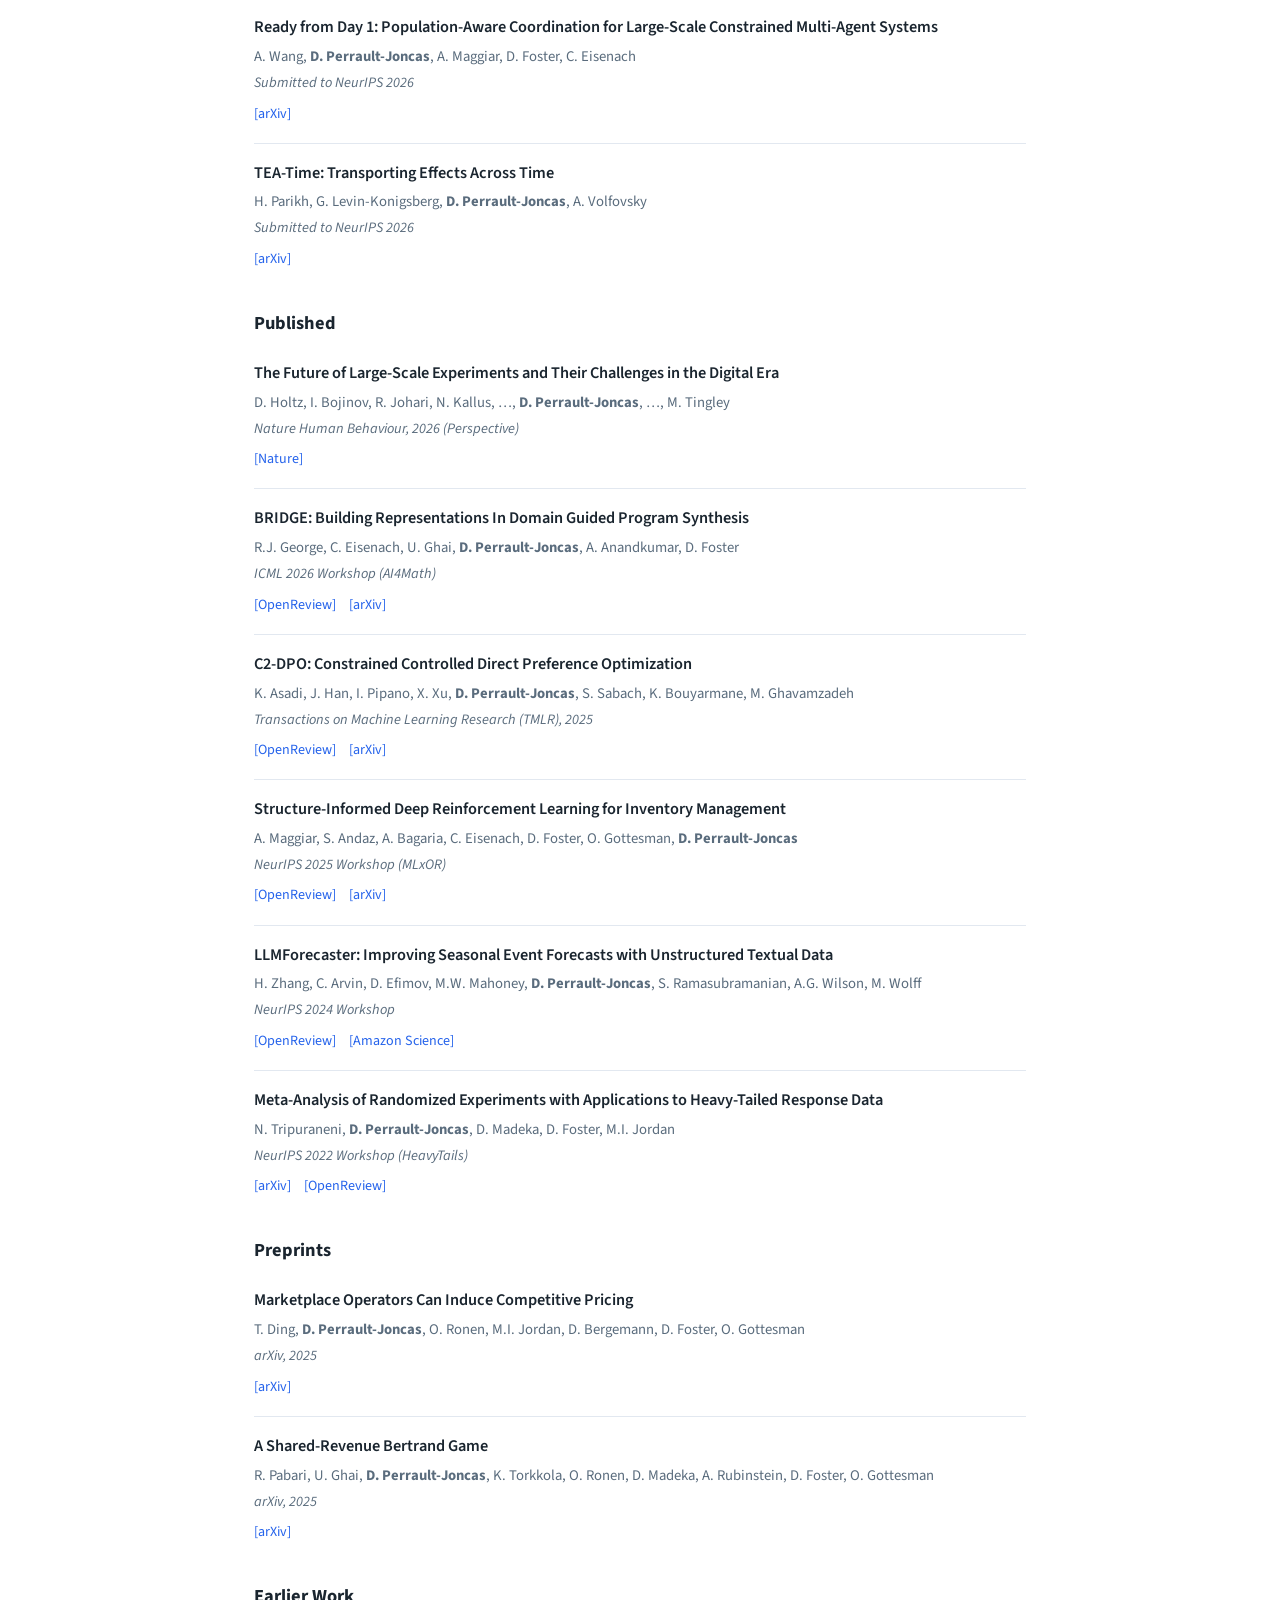
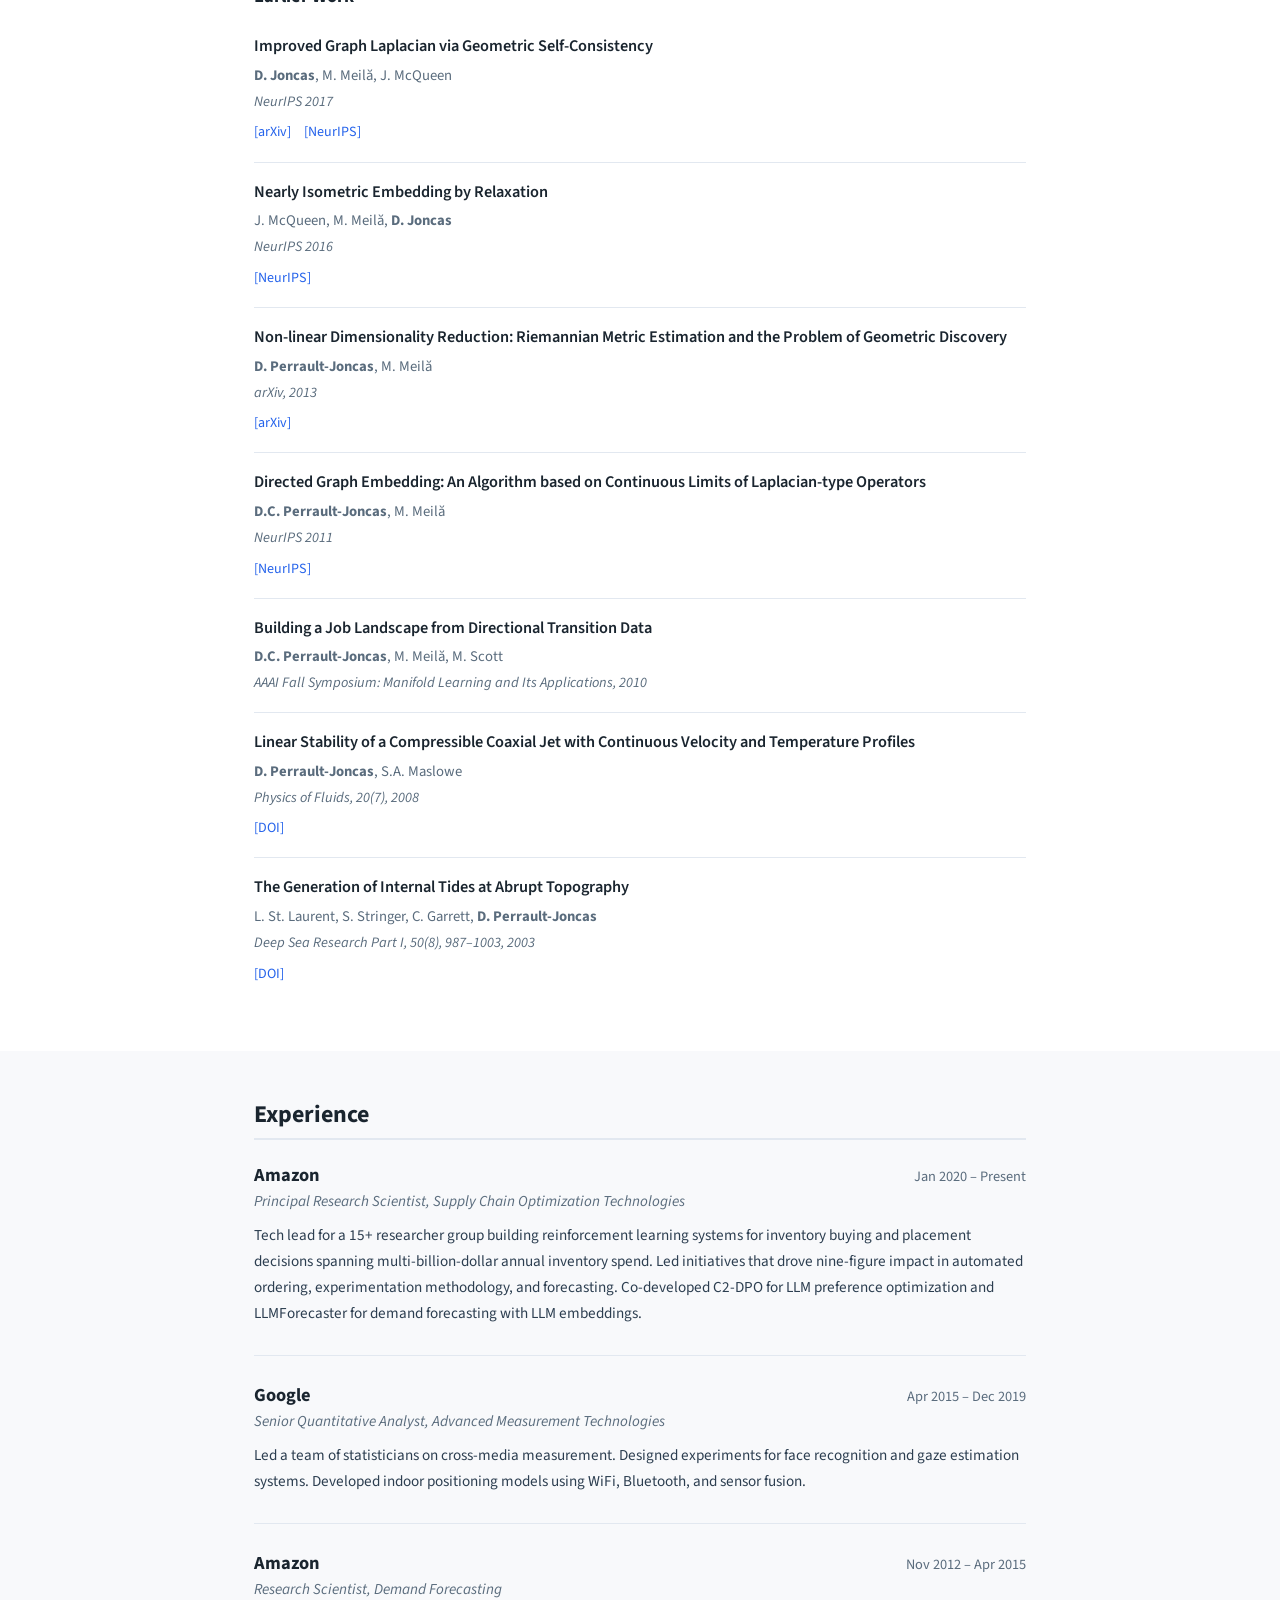
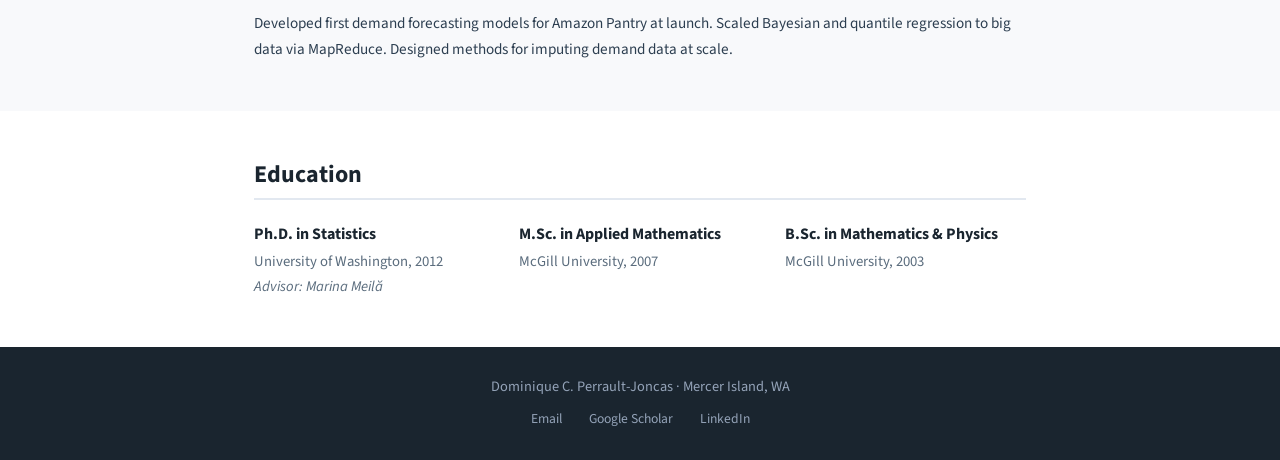
==== commit 024ba8f1: "Add Proximal Residual Value Functions preprint arXiv 2609.23242, public 2026-09-19. Placed first und" ====
--- a/index.html
+++ b/index.html
@@ -97,6 +97,15 @@
     <ol class="pub-list">
 
       <li class="pub">
+        <span class="pub-title">Proximal Residual Value Functions for Consistent Planning and Real-Time Execution</span>
+        <span class="pub-authors">H. Waldon, C. Eisenach, A. Bagaria, D. Russo, <strong>D. Perrault-Joncas</strong>, A. Zachariah, D. Foster</span>
+        <span class="pub-venue">Preprint, 2026</span>
+        <span class="pub-links">
+          <a href="https://arxiv.org/abs/2609.23242" target="_blank">[arXiv]</a>
+        </span>
+      </li>
+
+      <li class="pub">
         <span class="pub-title">Towards Optimal Estimators for Randomized Control Trials</span>
         <span class="pub-authors">H. Parikh, G. Levin-Konigsberg, N. Tripuraneni, D. Madeka, M. I. Jordan, D. Foster, <strong>D. Perrault-Joncas</strong>, A. Volfovsky</span>
         <span class="pub-venue">Submitted to Journal of the American Statistical Association (JASA)</span>
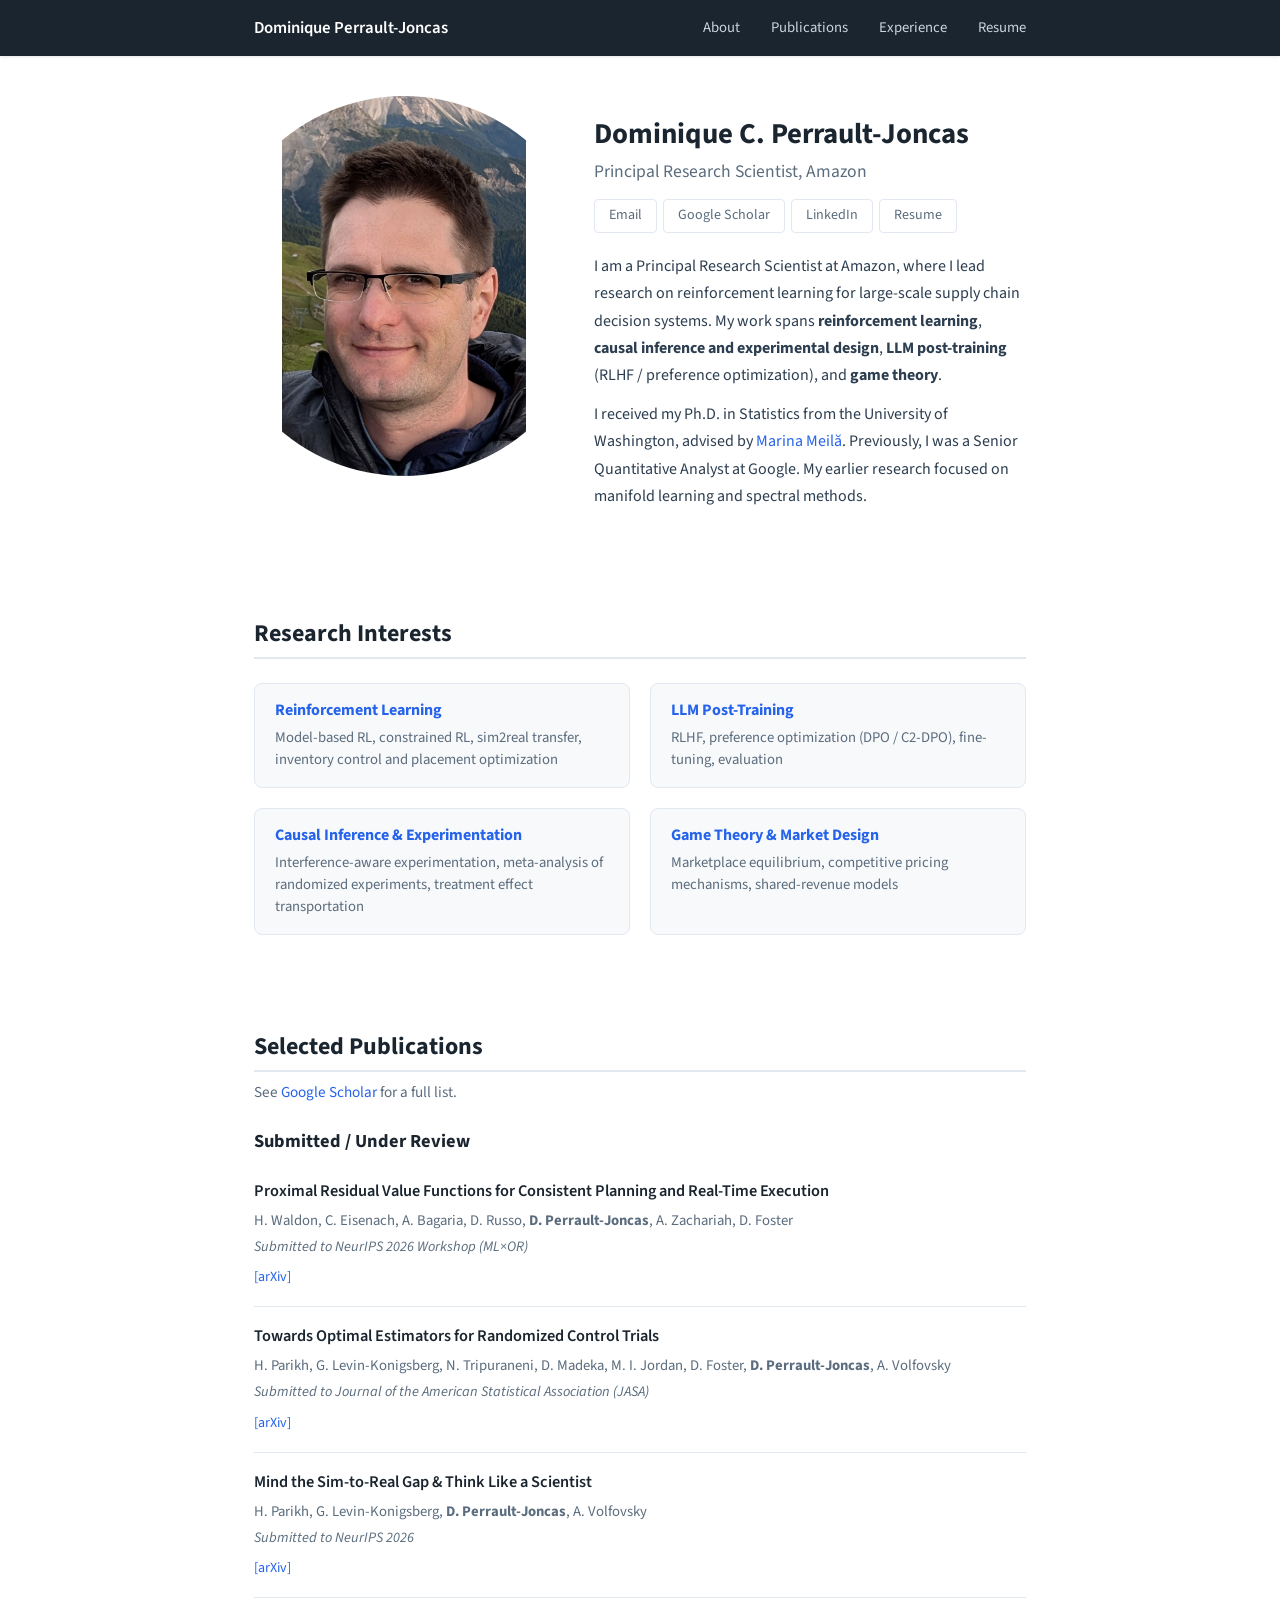
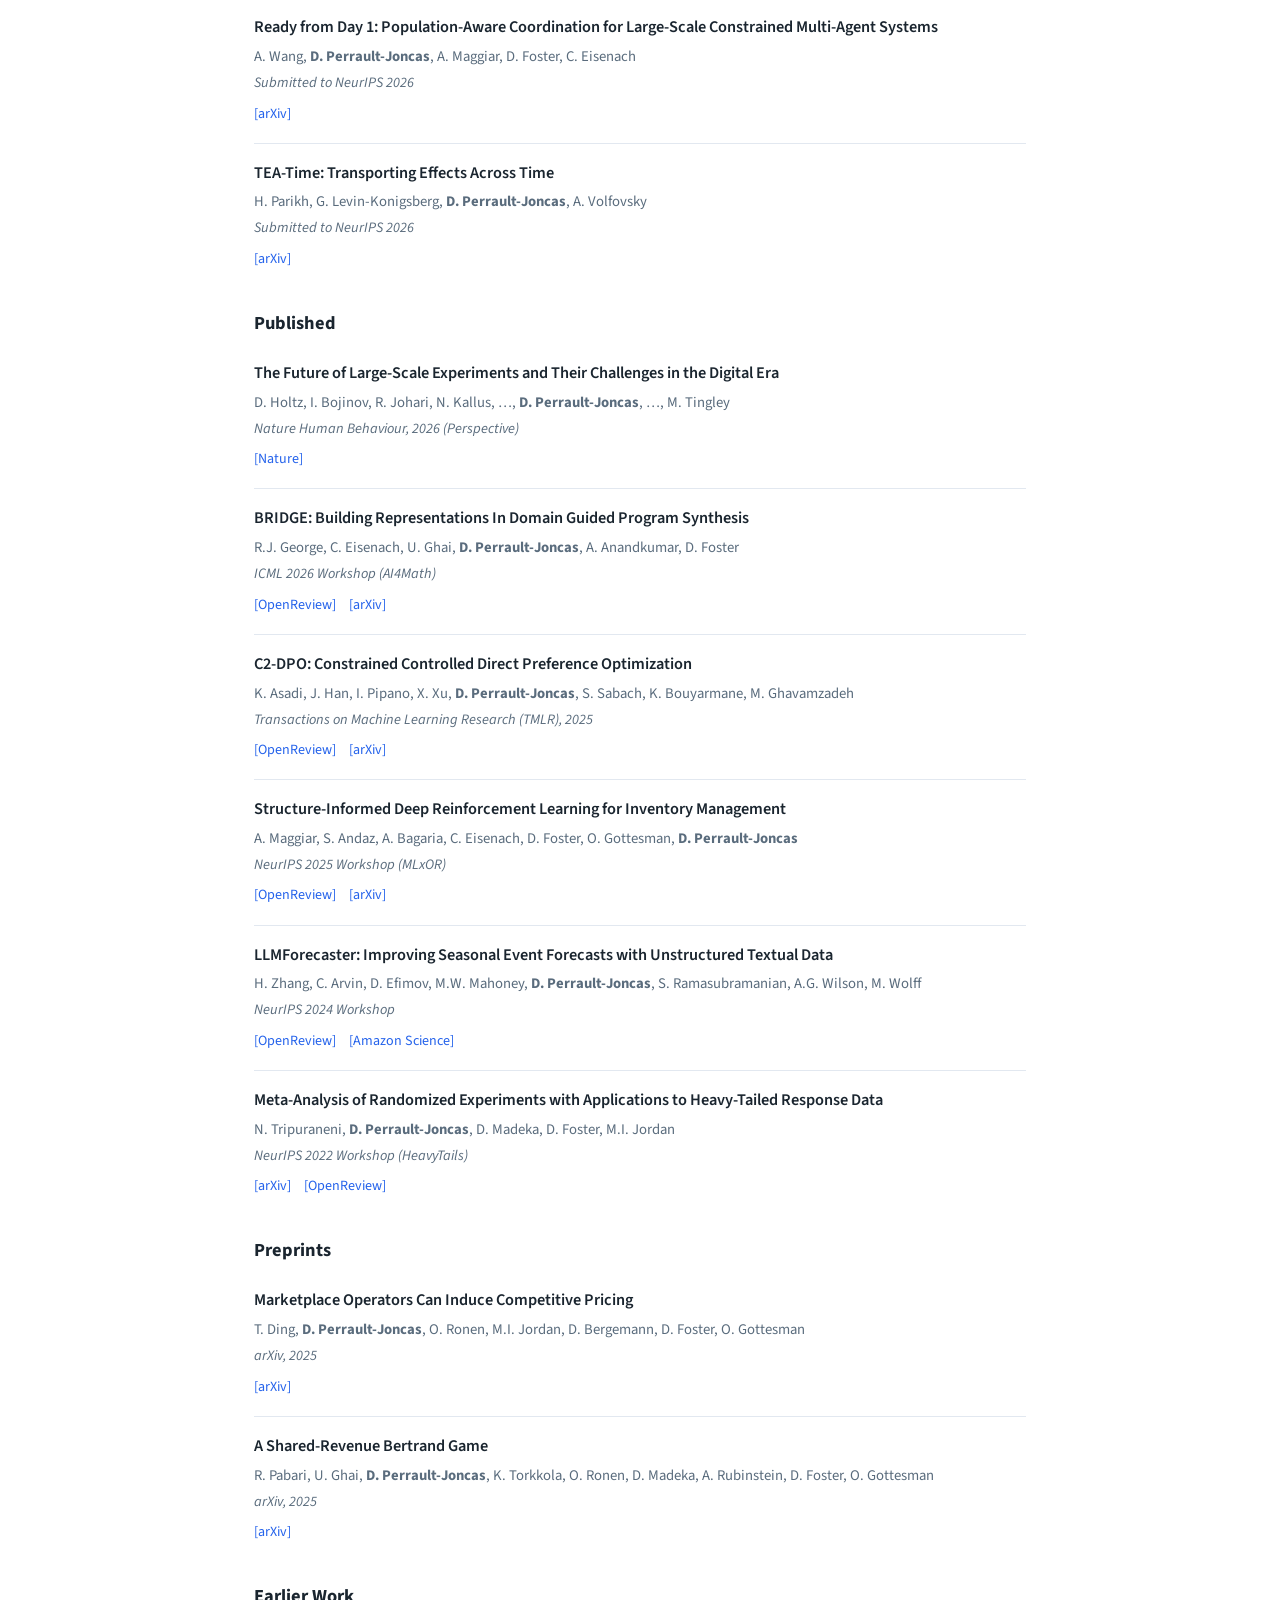
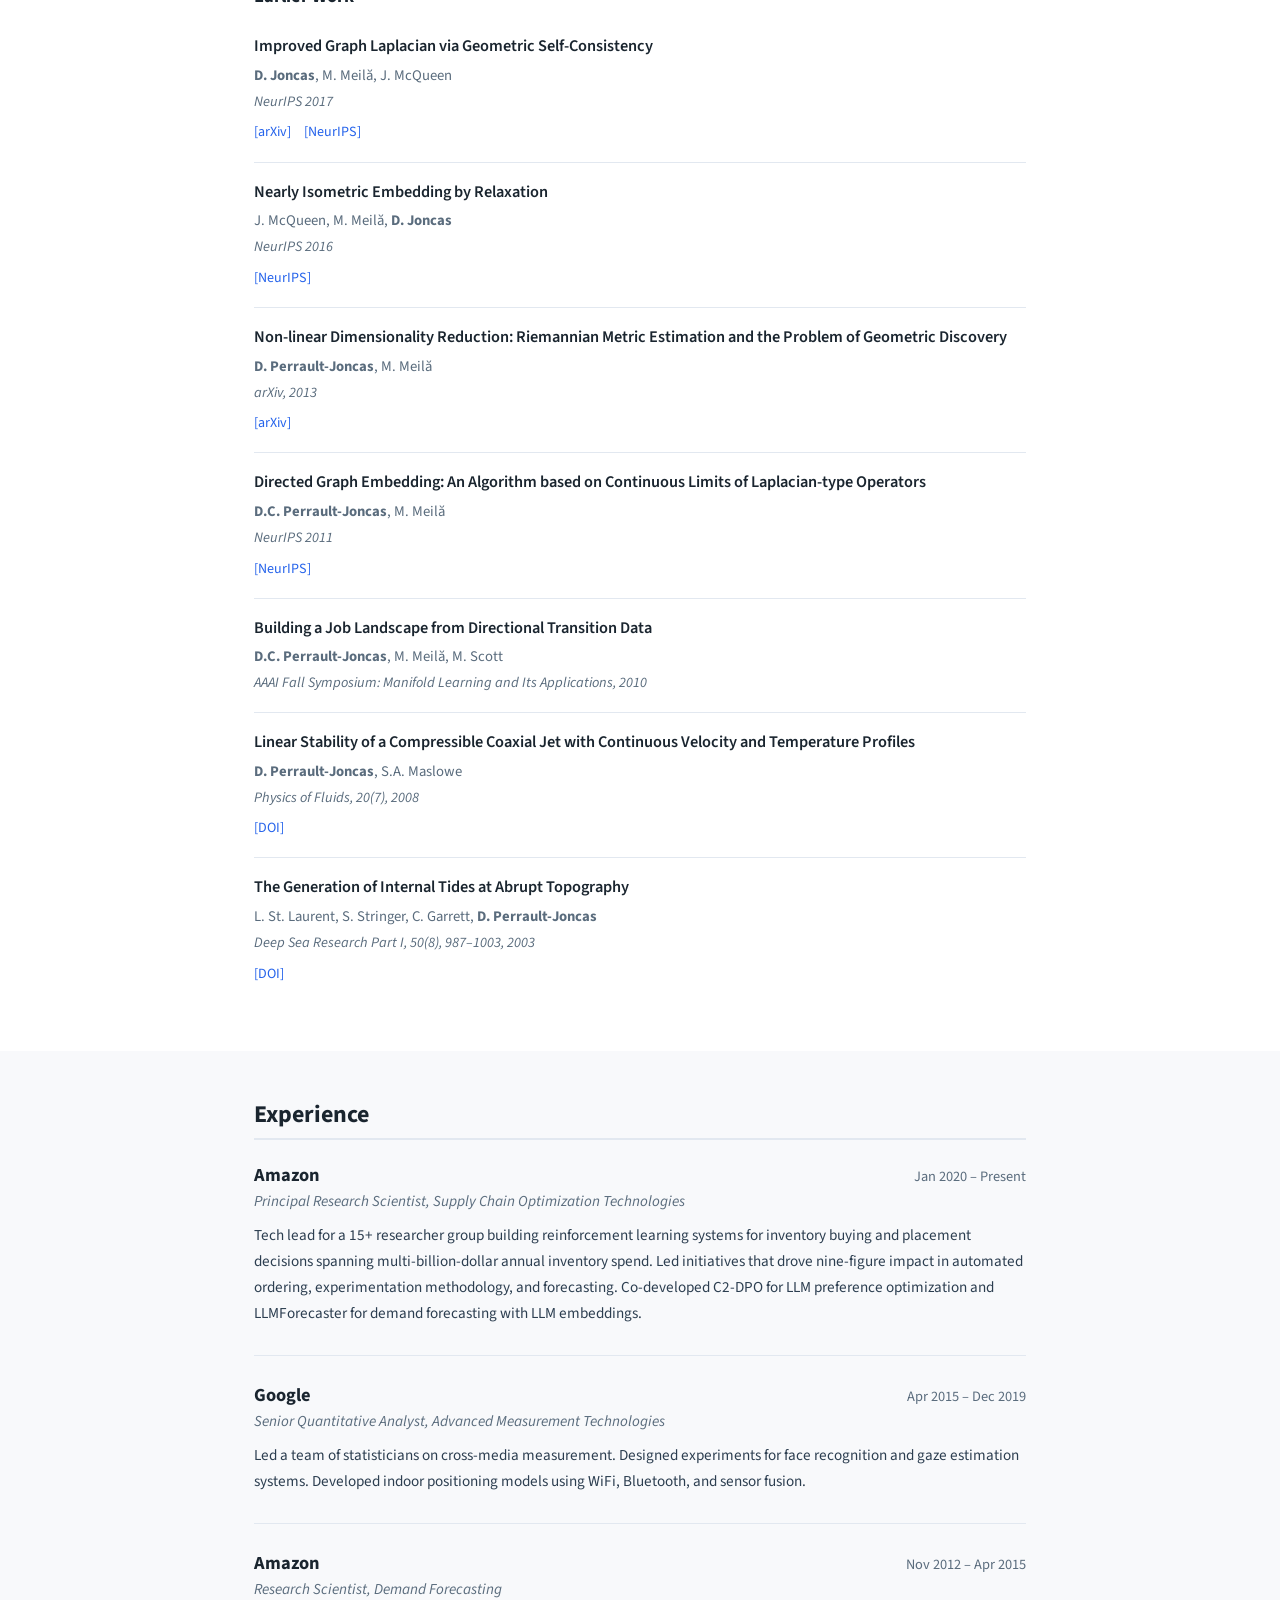
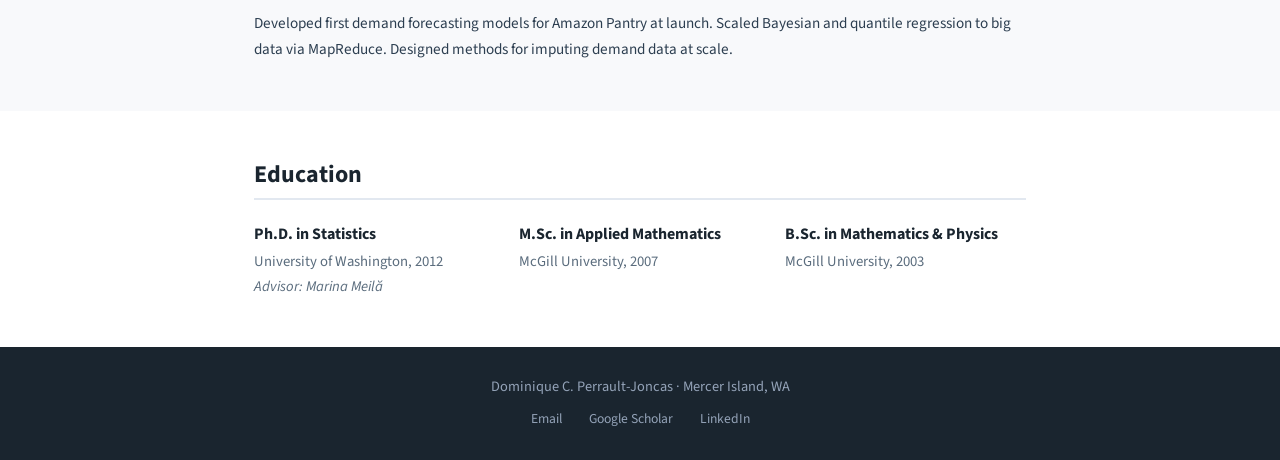
==== commit 2e4f0dcf: "Proximal Residual Value Functions: venue is the NeurIPS 2026 MLxOR workshop, not a bare preprint" ====
--- a/index.html
+++ b/index.html
@@ -99,7 +99,7 @@
       <li class="pub">
         <span class="pub-title">Proximal Residual Value Functions for Consistent Planning and Real-Time Execution</span>
         <span class="pub-authors">H. Waldon, C. Eisenach, A. Bagaria, D. Russo, <strong>D. Perrault-Joncas</strong>, A. Zachariah, D. Foster</span>
-        <span class="pub-venue">Preprint, 2026</span>
+        <span class="pub-venue">Submitted to NeurIPS 2026 Workshop (ML&times;OR)</span>
         <span class="pub-links">
           <a href="https://arxiv.org/abs/2609.23242" target="_blank">[arXiv]</a>
         </span>
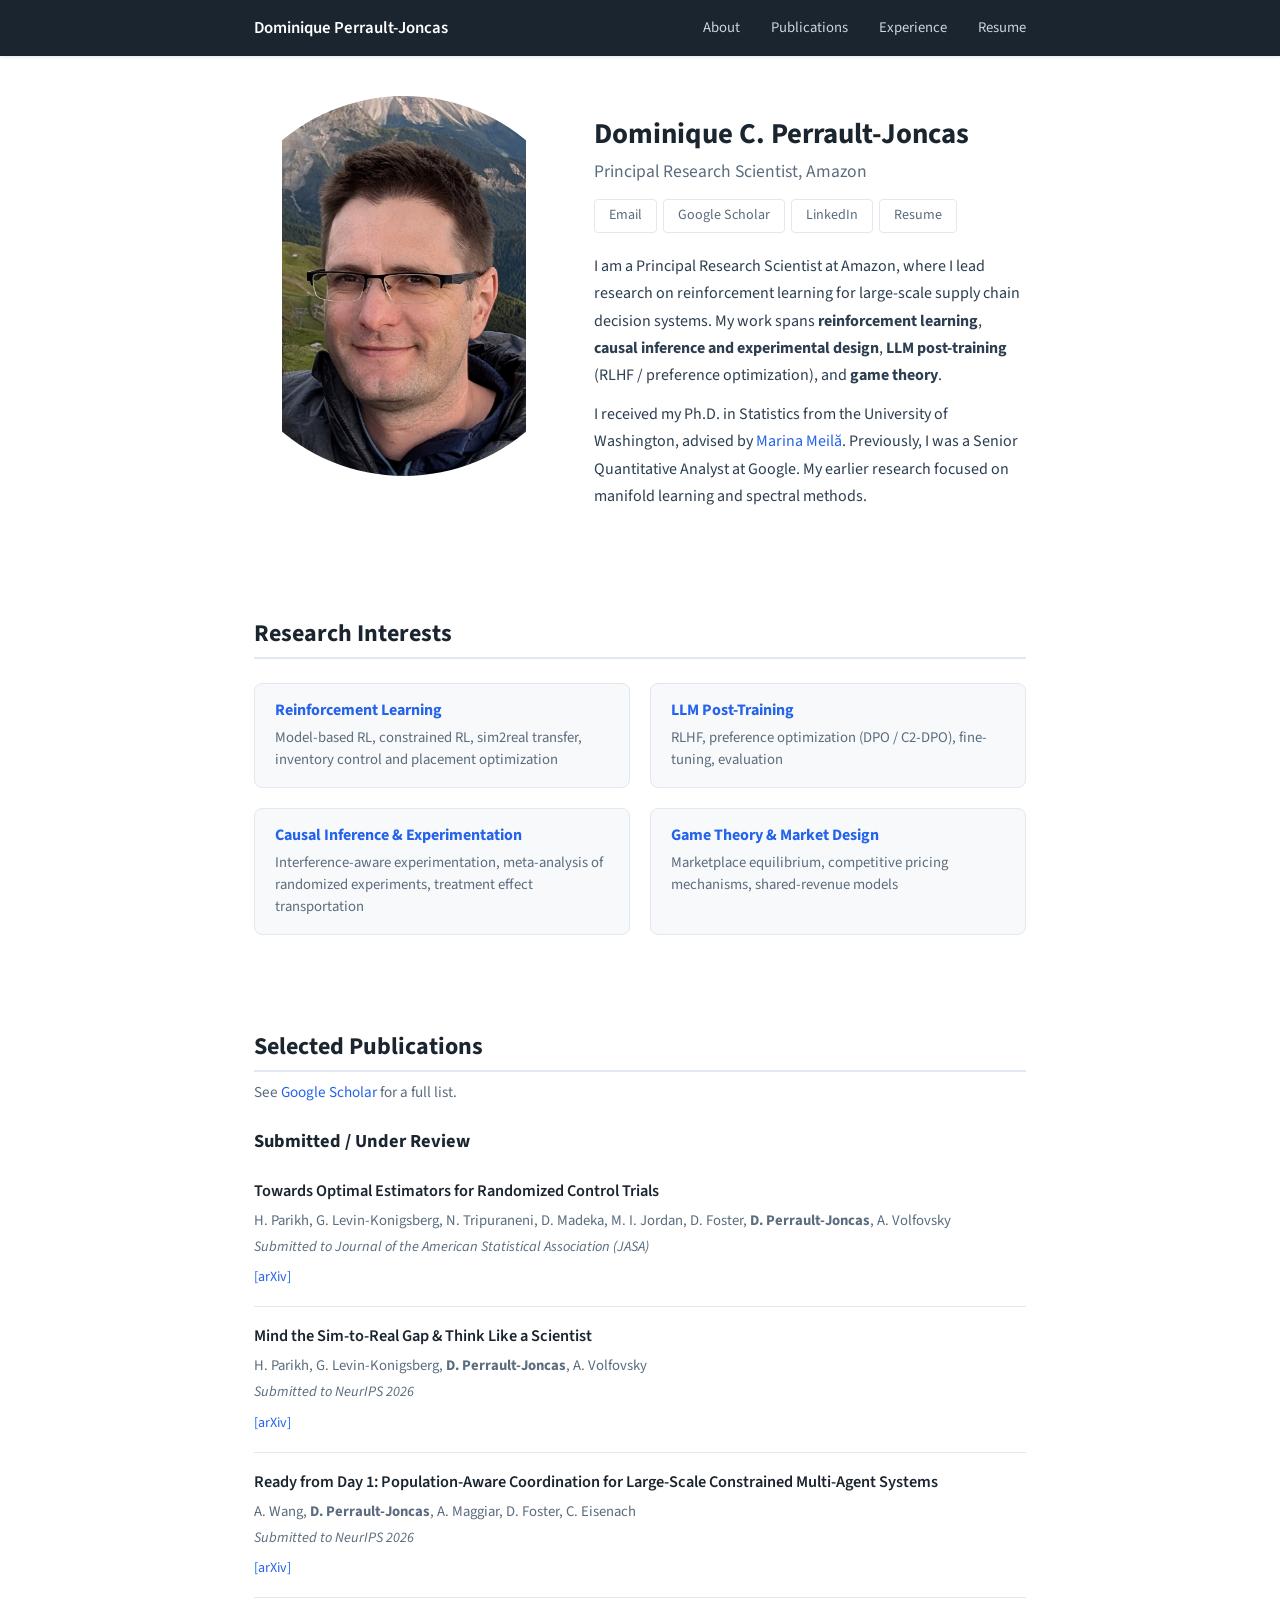
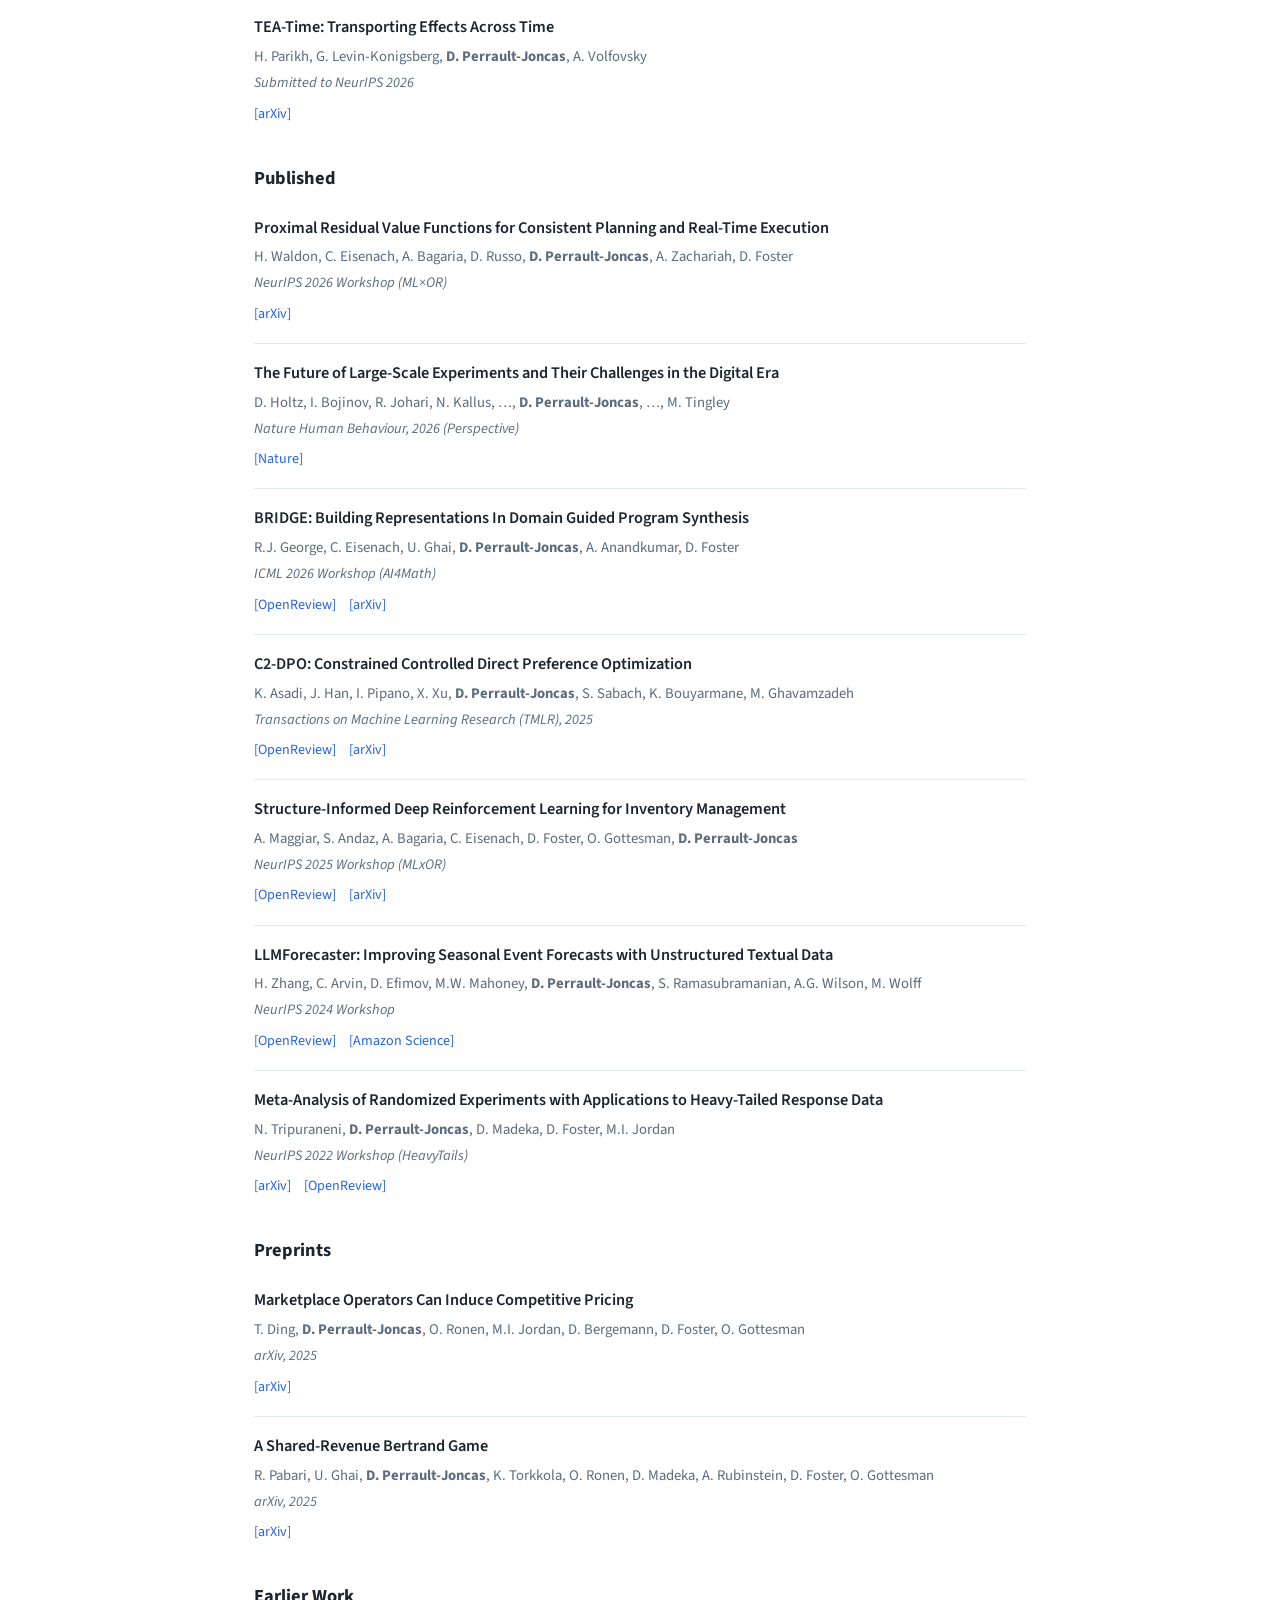
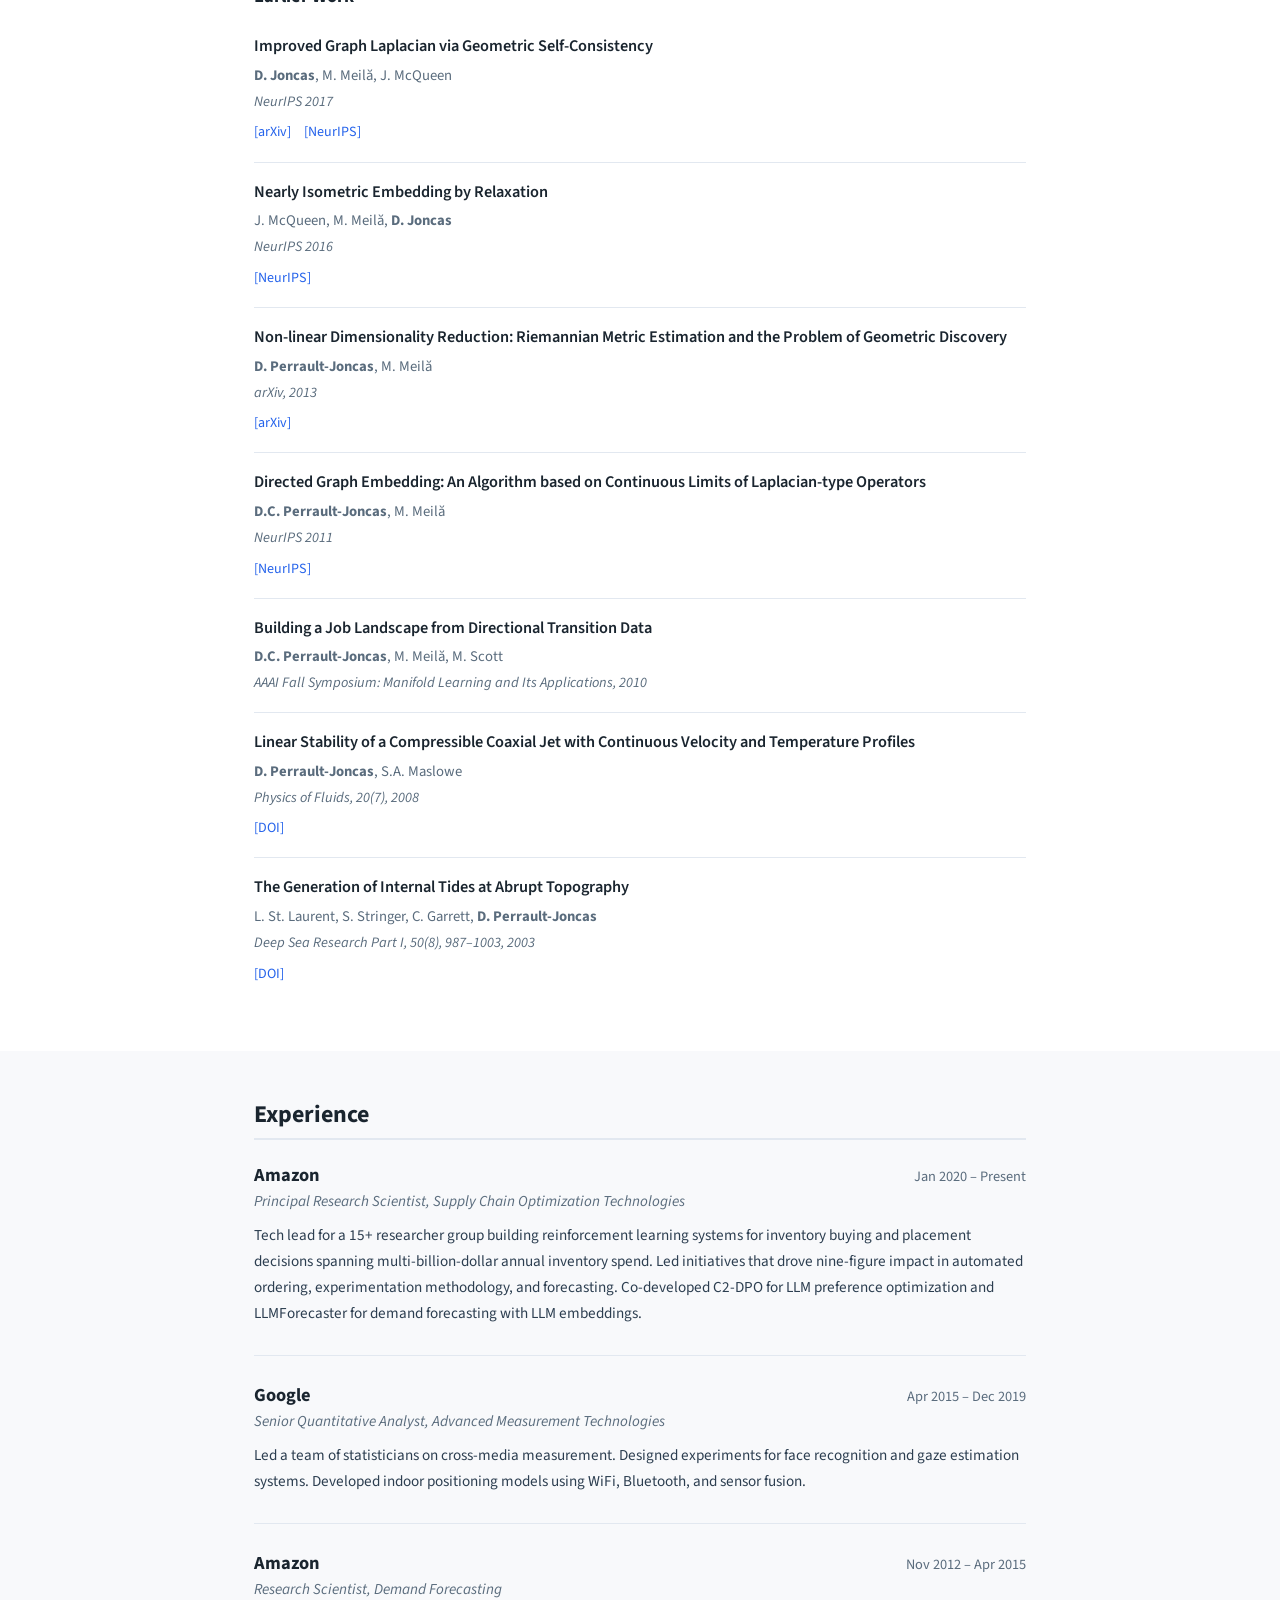
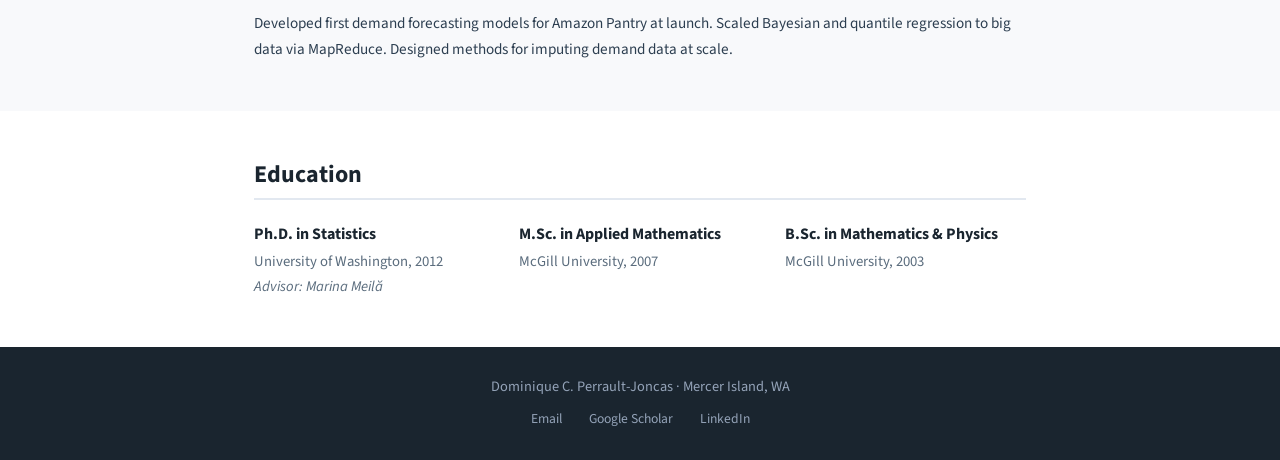
==== commit c9b3396e: "MLxOR paper accepted: move to Published; refresh resume PDF" ====
--- a/index.html
+++ b/index.html
@@ -97,15 +97,6 @@
     <ol class="pub-list">
 
       <li class="pub">
-        <span class="pub-title">Proximal Residual Value Functions for Consistent Planning and Real-Time Execution</span>
-        <span class="pub-authors">H. Waldon, C. Eisenach, A. Bagaria, D. Russo, <strong>D. Perrault-Joncas</strong>, A. Zachariah, D. Foster</span>
-        <span class="pub-venue">Submitted to NeurIPS 2026 Workshop (ML&times;OR)</span>
-        <span class="pub-links">
-          <a href="https://arxiv.org/abs/2609.23242" target="_blank">[arXiv]</a>
-        </span>
-      </li>
-
-      <li class="pub">
         <span class="pub-title">Towards Optimal Estimators for Randomized Control Trials</span>
         <span class="pub-authors">H. Parikh, G. Levin-Konigsberg, N. Tripuraneni, D. Madeka, M. I. Jordan, D. Foster, <strong>D. Perrault-Joncas</strong>, A. Volfovsky</span>
         <span class="pub-venue">Submitted to Journal of the American Statistical Association (JASA)</span>
@@ -145,6 +136,15 @@
 
     <h3>Published</h3>
     <ol class="pub-list" reversed>
+
+      <li class="pub">
+        <span class="pub-title">Proximal Residual Value Functions for Consistent Planning and Real-Time Execution</span>
+        <span class="pub-authors">H. Waldon, C. Eisenach, A. Bagaria, D. Russo, <strong>D. Perrault-Joncas</strong>, A. Zachariah, D. Foster</span>
+        <span class="pub-venue">NeurIPS 2026 Workshop (ML&times;OR)</span>
+        <span class="pub-links">
+          <a href="https://arxiv.org/abs/2609.23242" target="_blank">[arXiv]</a>
+        </span>
+      </li>
 
       <li class="pub">
         <span class="pub-title">The Future of Large-Scale Experiments and Their Challenges in the Digital Era</span>
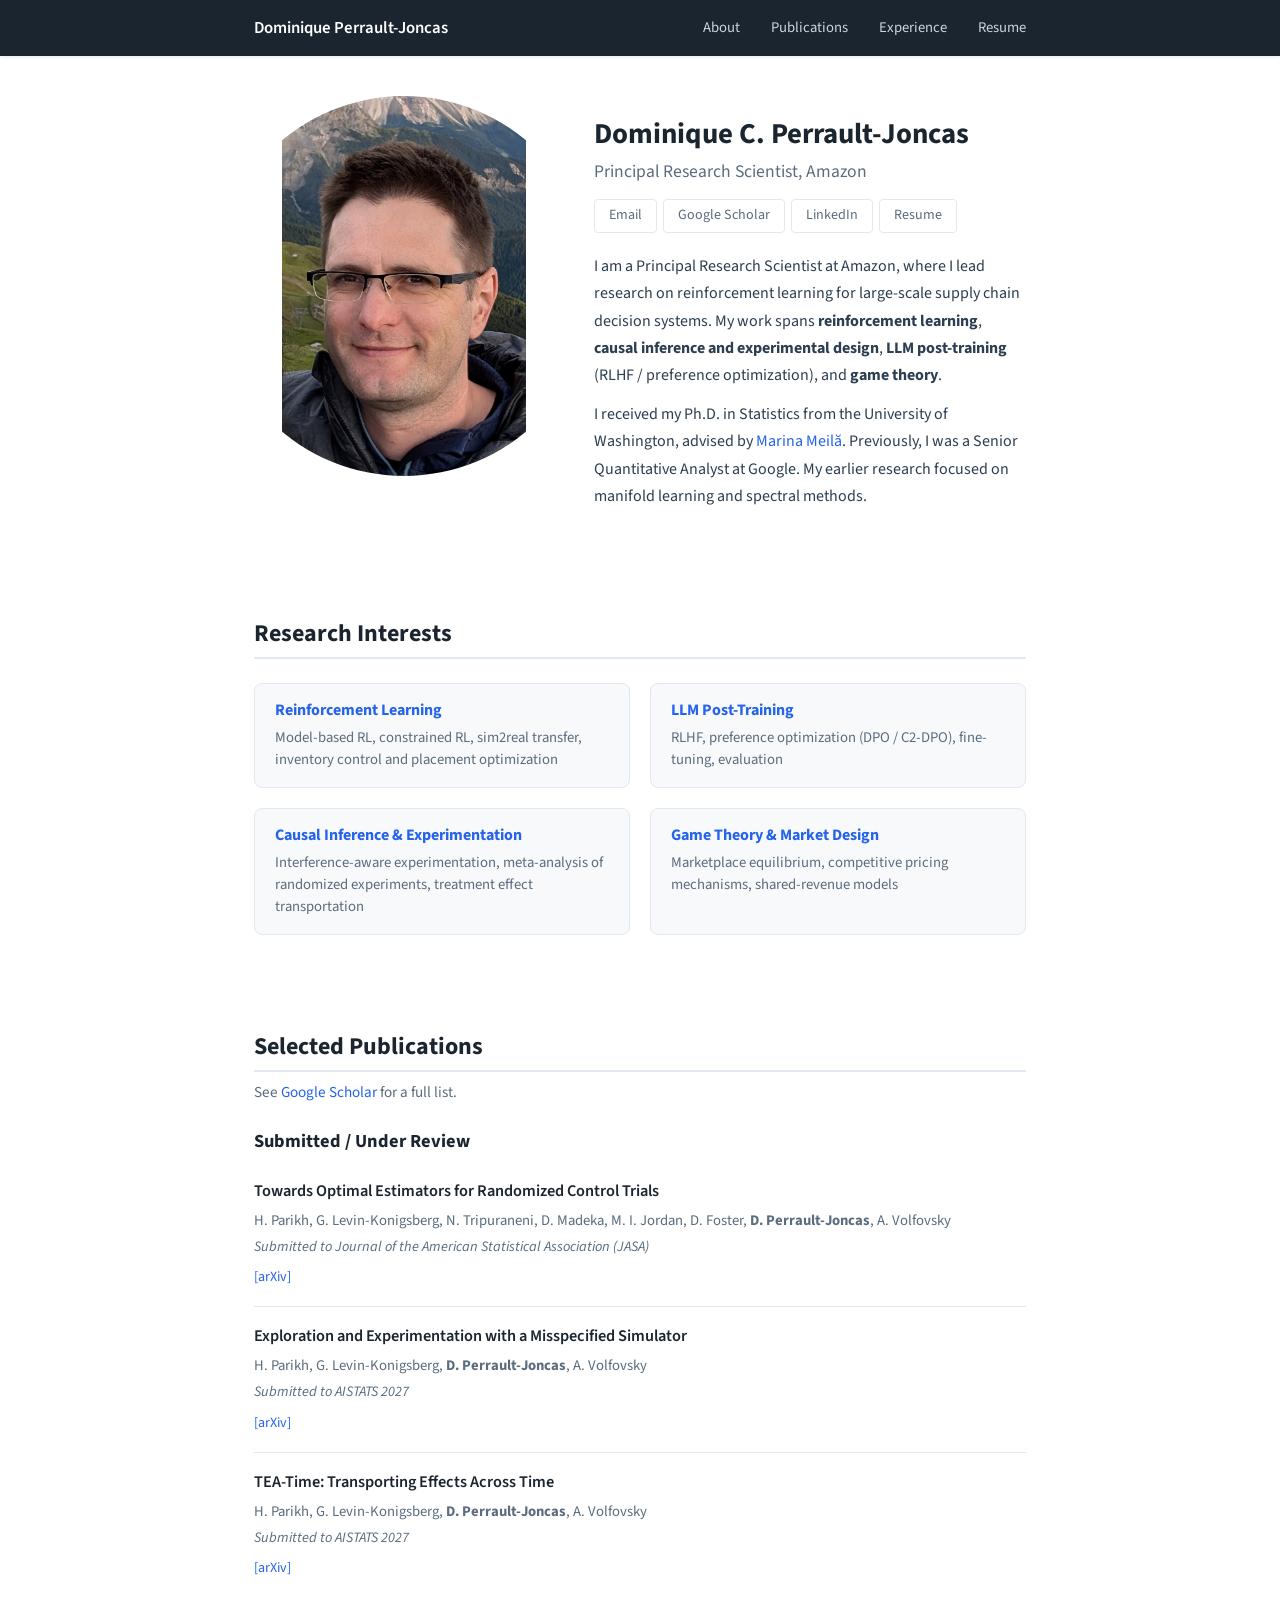
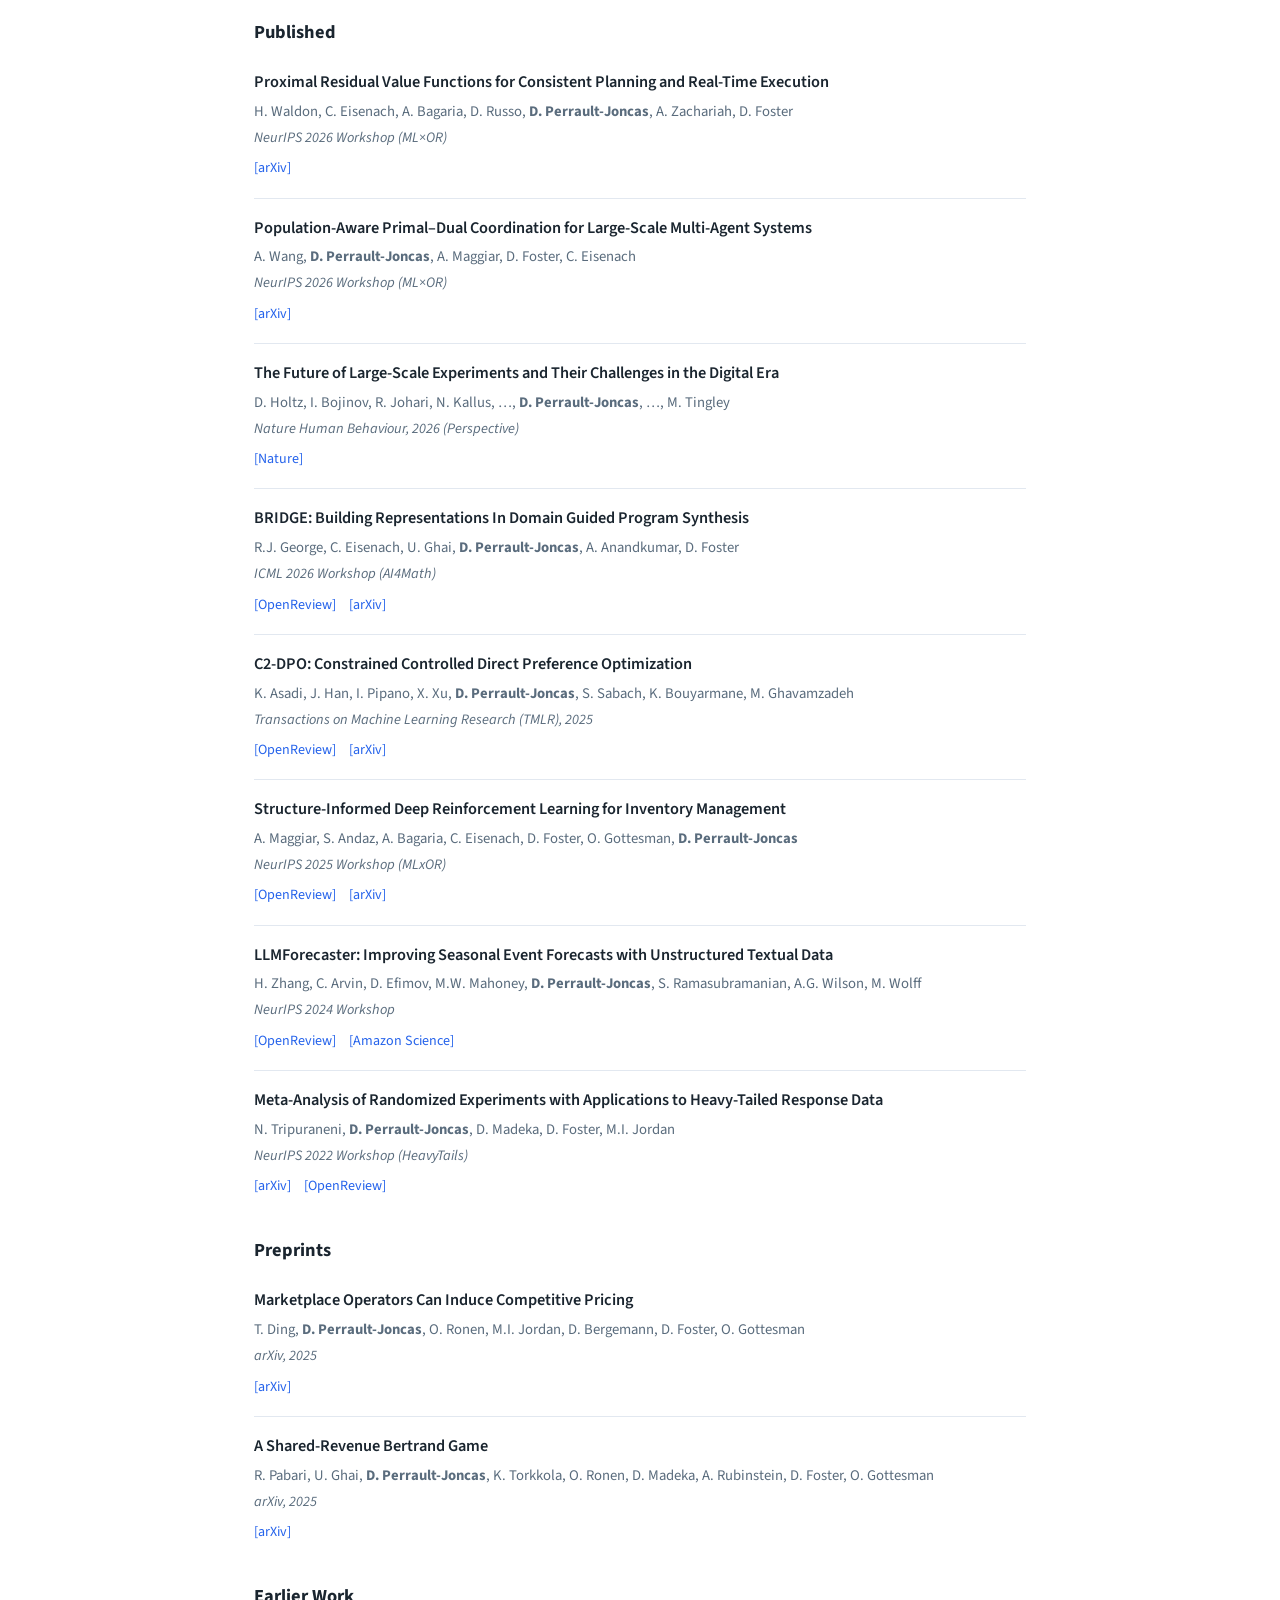
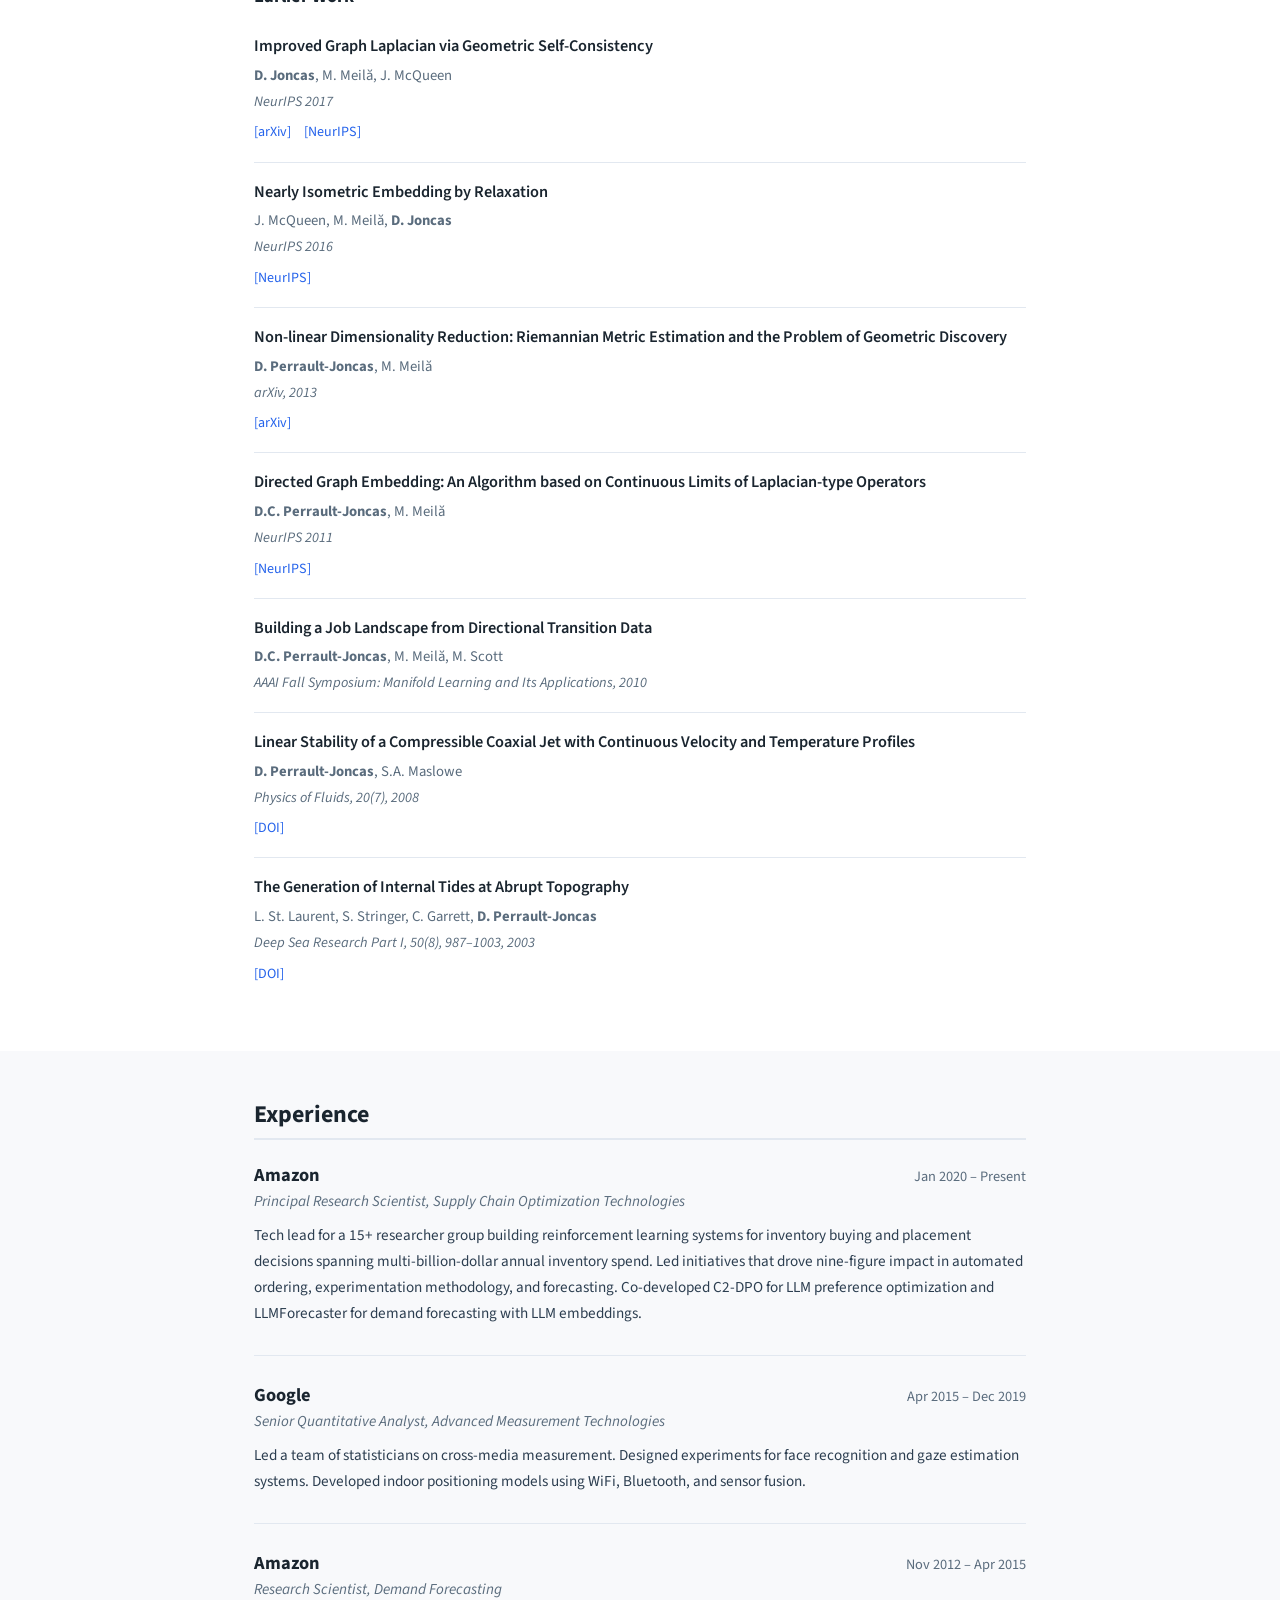
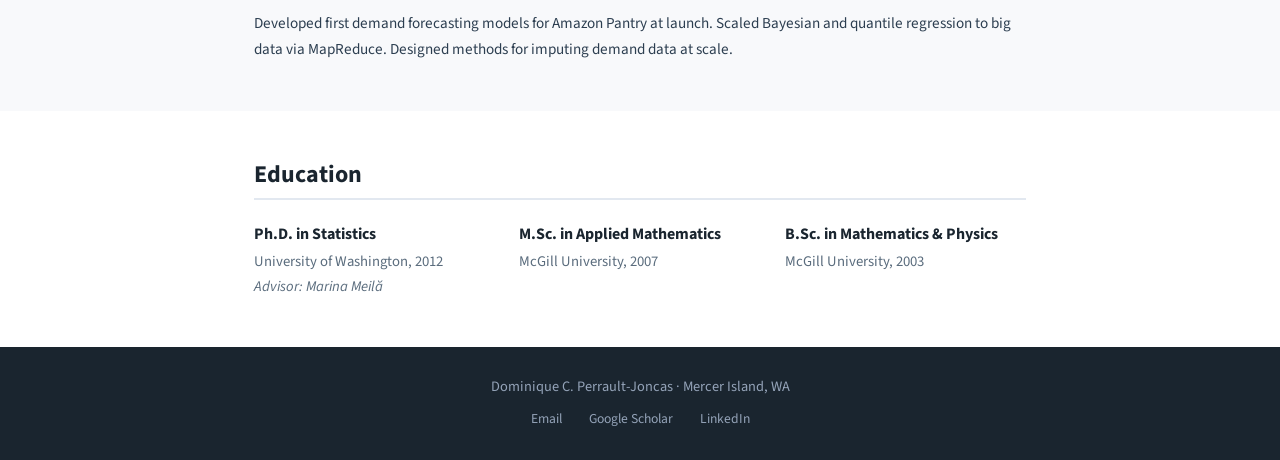
==== commit b96b0fe8: "Publications: NeurIPS outcomes, two retitles, ML×OR acceptance None of the three NeurIPS 2026 main-t" ====
--- a/index.html
+++ b/index.html
@@ -106,27 +106,18 @@
       </li>
 
       <li class="pub">
-        <span class="pub-title">Mind the Sim-to-Real Gap &amp; Think Like a Scientist</span>
+        <span class="pub-title">Exploration and Experimentation with a Misspecified Simulator</span>
         <span class="pub-authors">H. Parikh, G. Levin-Konigsberg, <strong>D. Perrault-Joncas</strong>, A. Volfovsky</span>
-        <span class="pub-venue">Submitted to NeurIPS 2026</span>
+        <span class="pub-venue">Submitted to AISTATS 2027</span>
         <span class="pub-links">
           <a href="https://arxiv.org/abs/2605.21458" target="_blank">[arXiv]</a>
-        </span>
-      </li>
-
-      <li class="pub">
-        <span class="pub-title">Ready from Day 1: Population-Aware Coordination for Large-Scale Constrained Multi-Agent Systems</span>
-        <span class="pub-authors">A. Wang, <strong>D. Perrault-Joncas</strong>, A. Maggiar, D. Foster, C. Eisenach</span>
-        <span class="pub-venue">Submitted to NeurIPS 2026</span>
-        <span class="pub-links">
-          <a href="https://arxiv.org/abs/2605.13900" target="_blank">[arXiv]</a>
         </span>
       </li>
 
       <li class="pub">
         <span class="pub-title">TEA-Time: Transporting Effects Across Time</span>
         <span class="pub-authors">H. Parikh, G. Levin-Konigsberg, <strong>D. Perrault-Joncas</strong>, A. Volfovsky</span>
-        <span class="pub-venue">Submitted to NeurIPS 2026</span>
+        <span class="pub-venue">Submitted to AISTATS 2027</span>
         <span class="pub-links">
           <a href="https://arxiv.org/abs/2603.07018" target="_blank">[arXiv]</a>
         </span>
@@ -143,6 +134,15 @@
         <span class="pub-venue">NeurIPS 2026 Workshop (ML&times;OR)</span>
         <span class="pub-links">
           <a href="https://arxiv.org/abs/2609.23242" target="_blank">[arXiv]</a>
+        </span>
+      </li>
+
+      <li class="pub">
+        <span class="pub-title">Population-Aware Primal&ndash;Dual Coordination for Large-Scale Multi-Agent Systems</span>
+        <span class="pub-authors">A. Wang, <strong>D. Perrault-Joncas</strong>, A. Maggiar, D. Foster, C. Eisenach</span>
+        <span class="pub-venue">NeurIPS 2026 Workshop (ML&times;OR)</span>
+        <span class="pub-links">
+          <a href="https://arxiv.org/abs/2605.13900" target="_blank">[arXiv]</a>
         </span>
       </li>
 
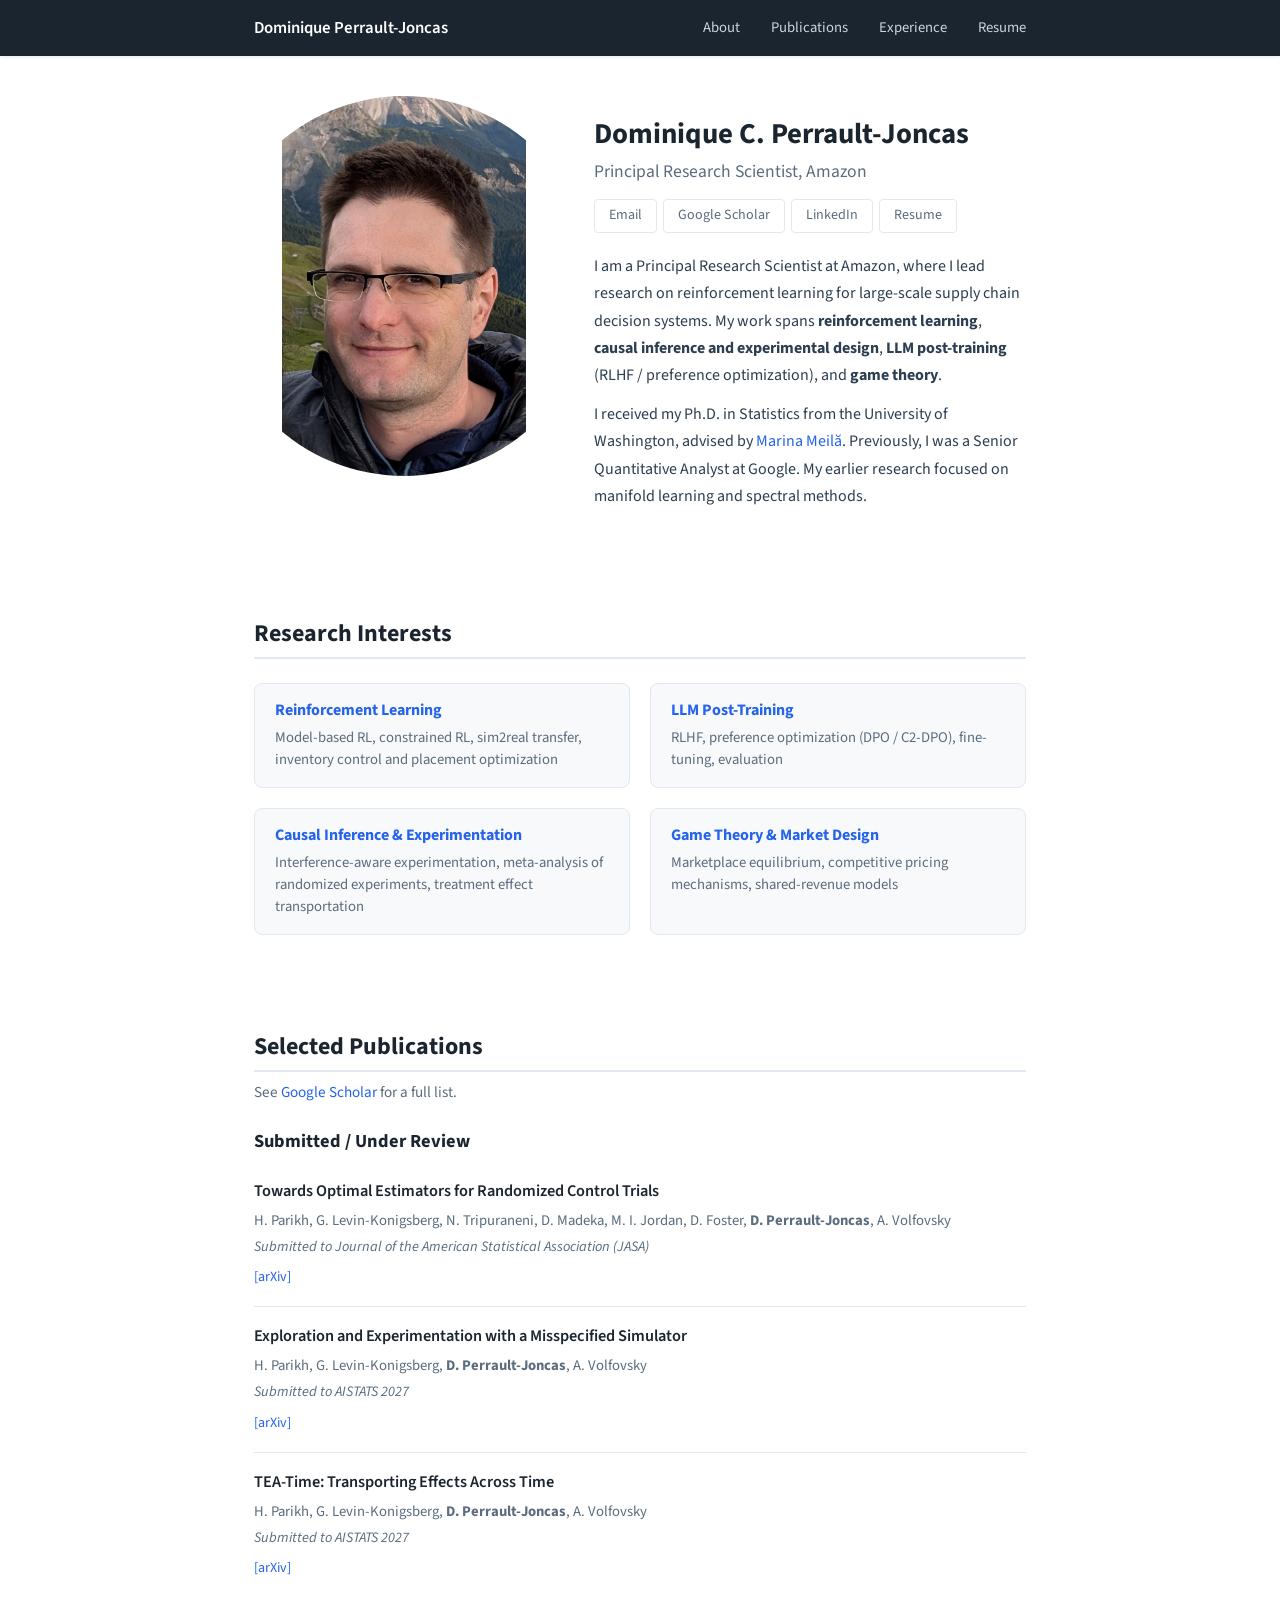
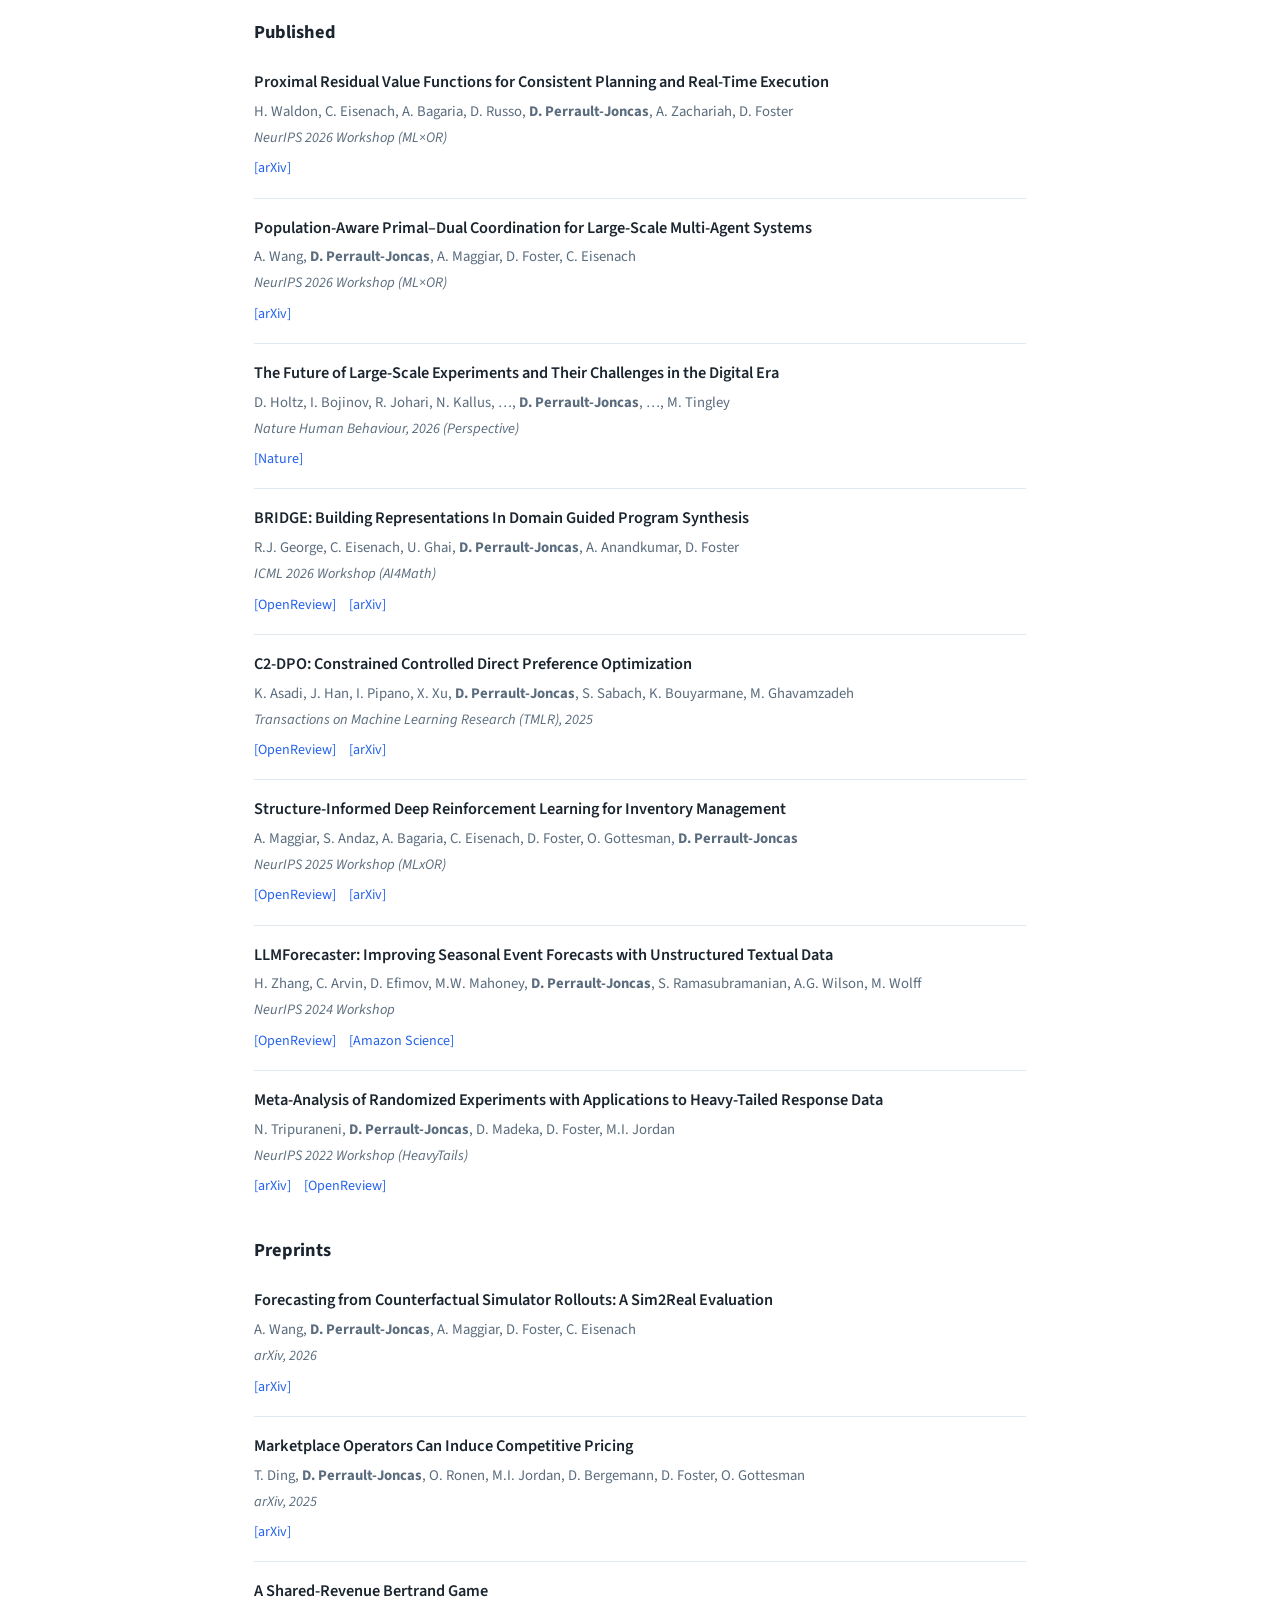
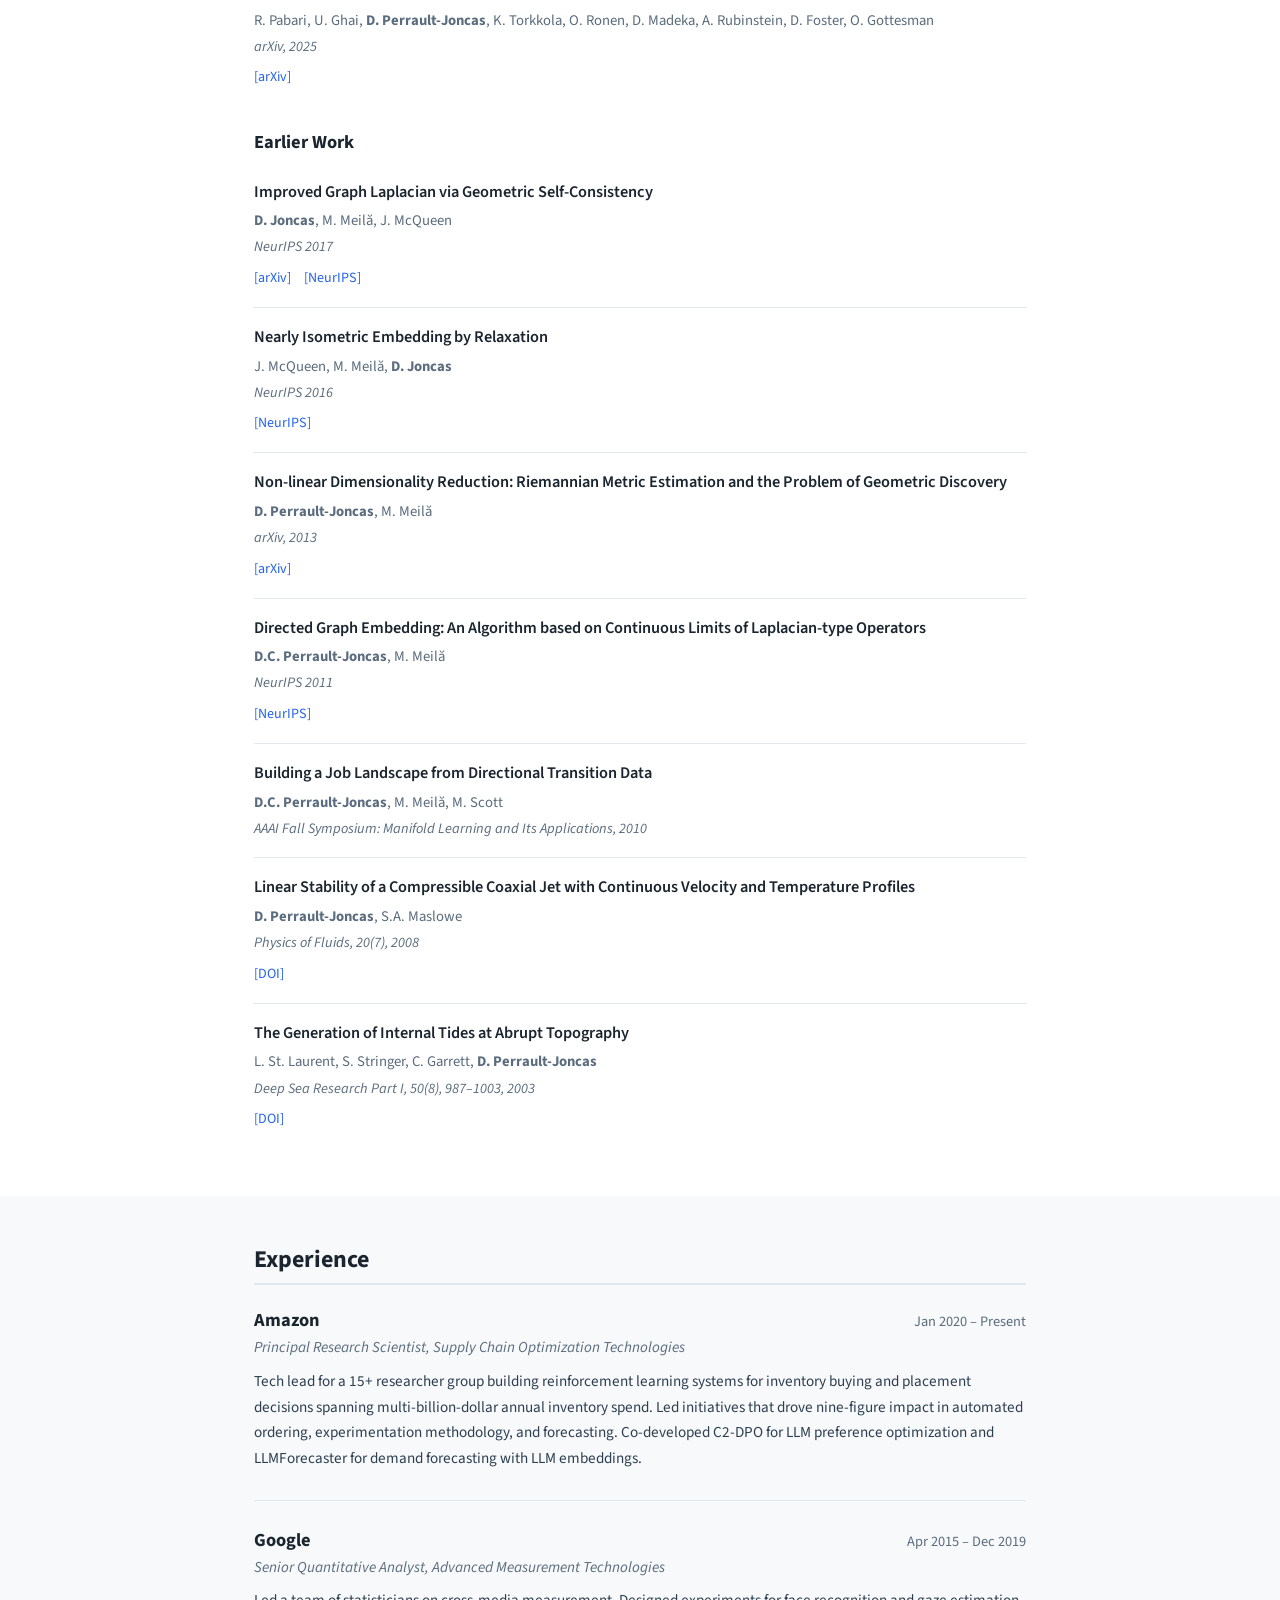
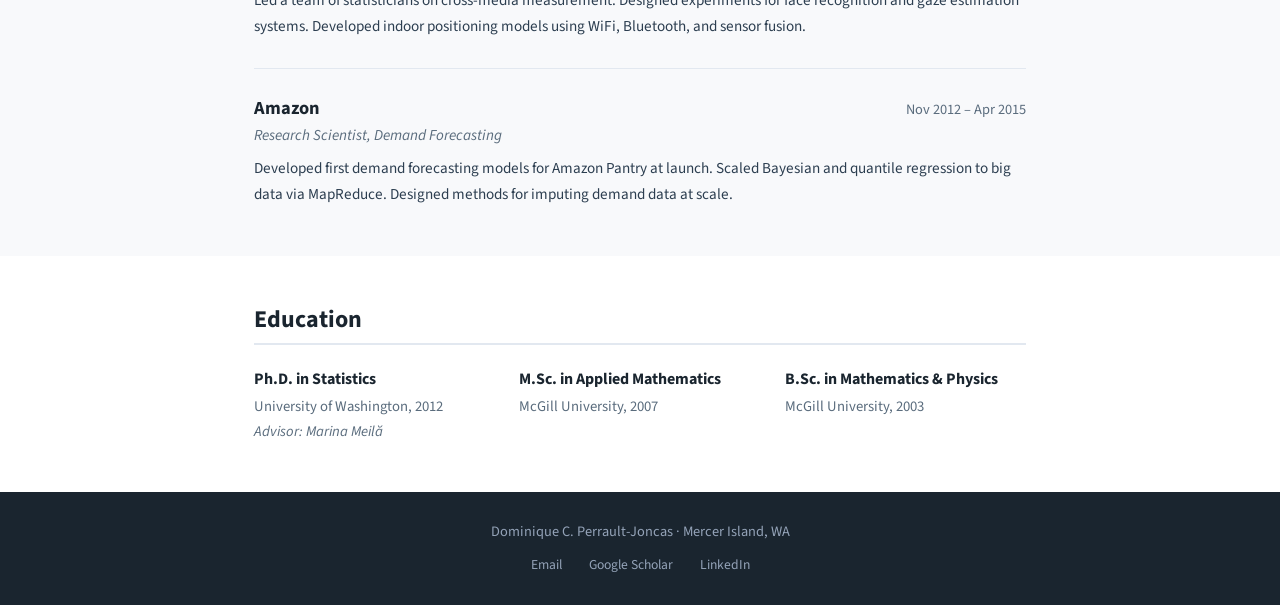
==== commit 4969452a: "Add the Sim2Real evaluation preprint (arXiv 2610.03662) Angel Wang et al., public Oct 2. Previously " ====
--- a/index.html
+++ b/index.html
@@ -211,6 +211,15 @@
     <ol class="pub-list">
 
       <li class="pub">
+        <span class="pub-title">Forecasting from Counterfactual Simulator Rollouts: A Sim2Real Evaluation</span>
+        <span class="pub-authors">A. Wang, <strong>D. Perrault-Joncas</strong>, A. Maggiar, D. Foster, C. Eisenach</span>
+        <span class="pub-venue">arXiv, 2026</span>
+        <span class="pub-links">
+          <a href="https://arxiv.org/abs/2610.03662" target="_blank">[arXiv]</a>
+        </span>
+      </li>
+
+      <li class="pub">
         <span class="pub-title">Marketplace Operators Can Induce Competitive Pricing</span>
         <span class="pub-authors">T. Ding, <strong>D. Perrault-Joncas</strong>, O. Ronen, M.I. Jordan, D. Bergemann, D. Foster, O. Gottesman</span>
         <span class="pub-venue">arXiv, 2025</span>
